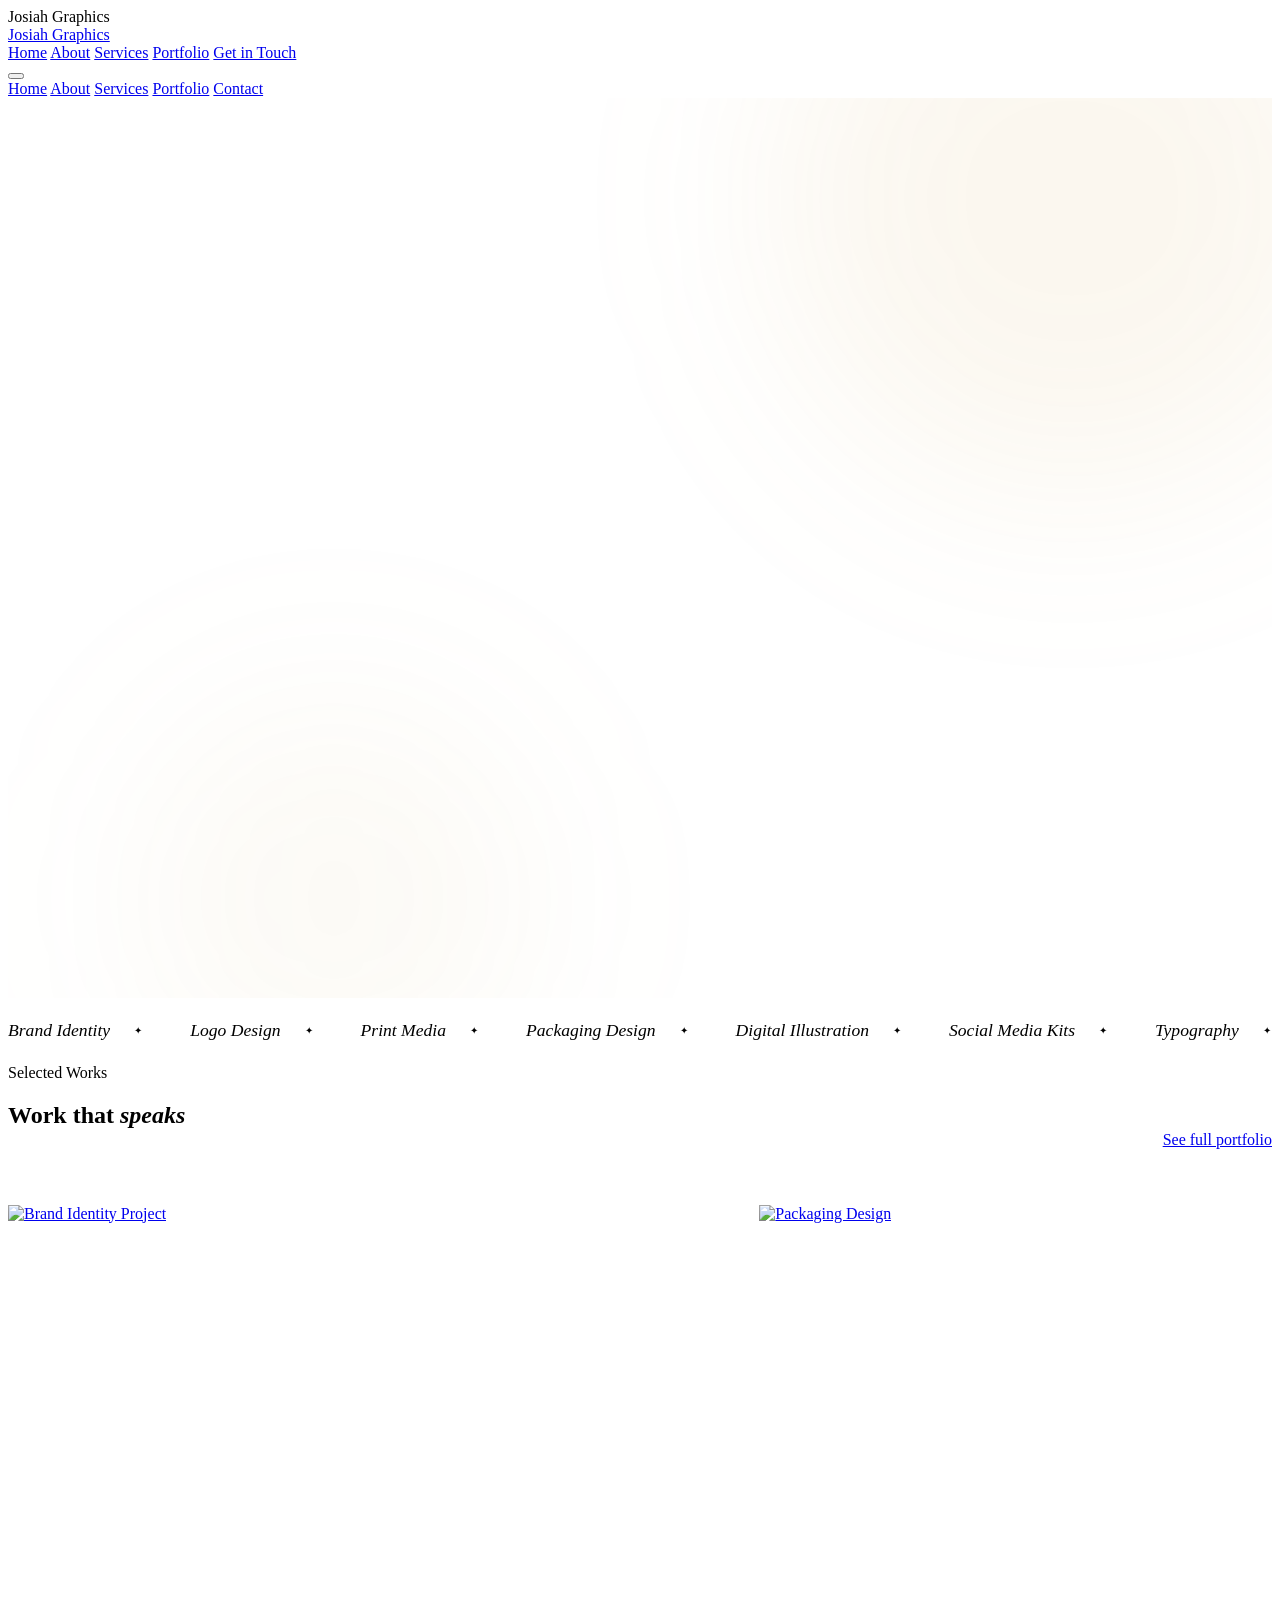
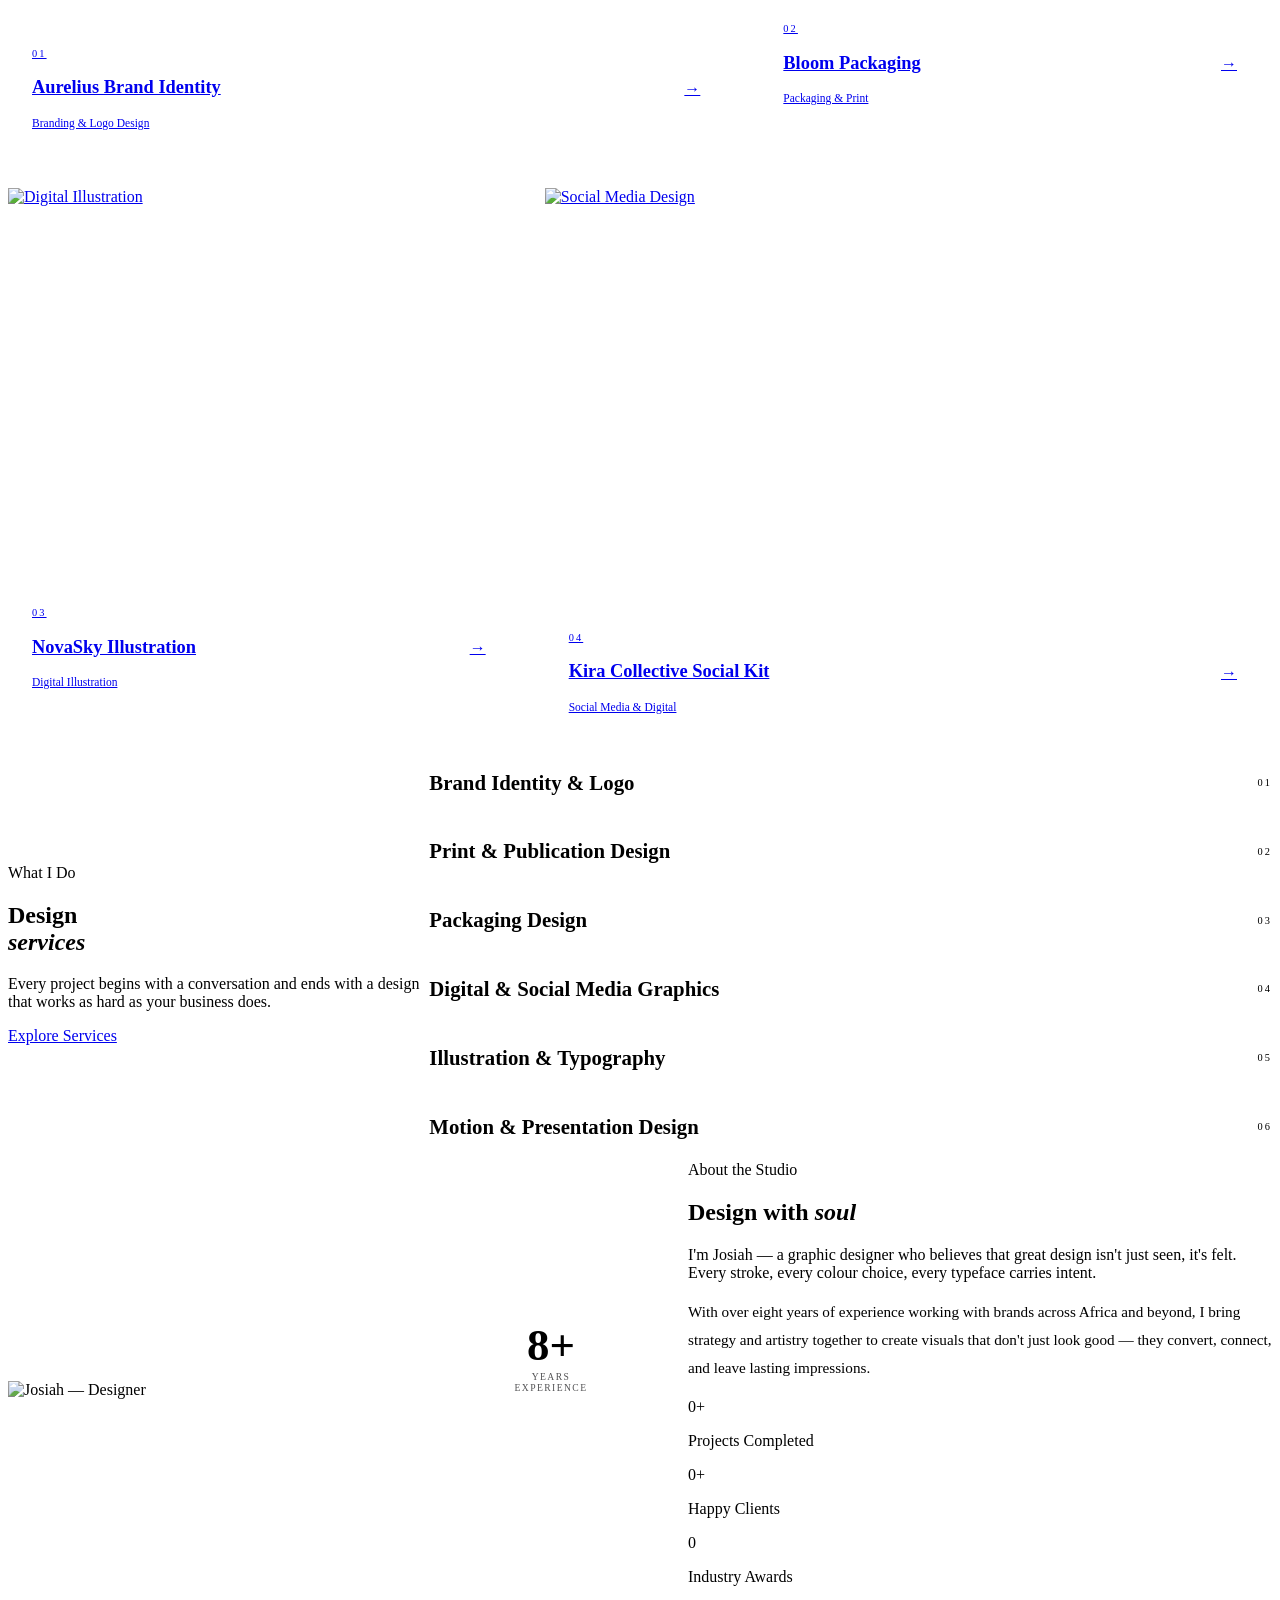
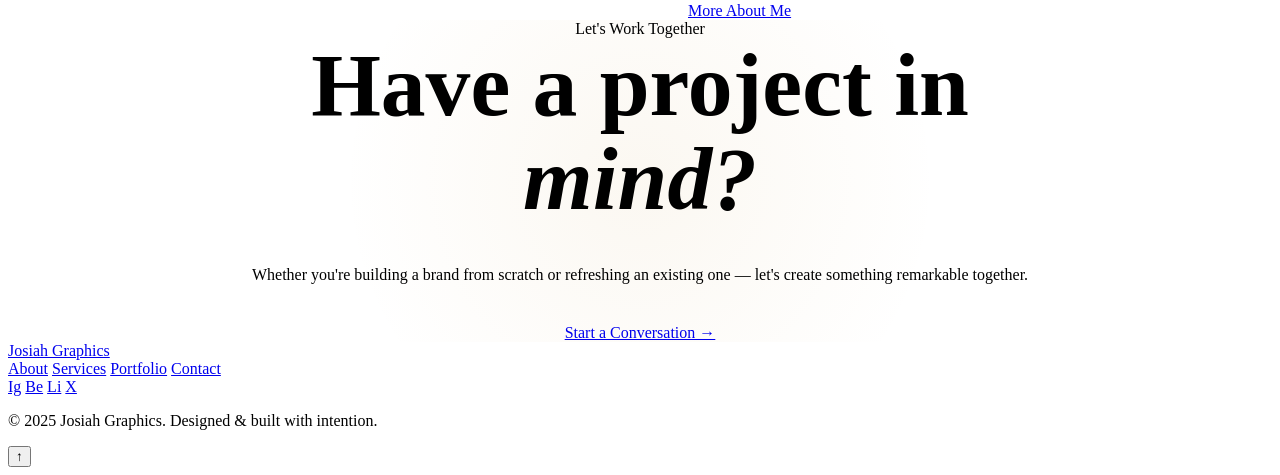
==== index.html @ 38f7fa38 "message" ====
<!DOCTYPE html>
<html lang="en">
<head>
  <meta charset="UTF-8" />
  <meta name="viewport" content="width=device-width, initial-scale=1.0" />
  <title>Josiah Graphics — Visual Design Studio</title>
  <meta name="description" content="Josiah Graphics — A creative visual design studio specialising in brand identity, print, and digital design." />
  <link rel="stylesheet" href="style.css" />
  <style>
    /* ── Hero ─────────────────────────────────────────────── */
    .hero {
      min-height: 100vh;
      display: flex;
      align-items: center;
      position: relative;
      overflow: hidden;
      padding-top: var(--nav-h);
    }
    .hero-bg {
      position: absolute;
      inset: 0;
      z-index: 0;
    }
    .hero-bg-circle {
      position: absolute;
      border-radius: 50%;
      filter: blur(100px);
      pointer-events: none;
    }
    .hero-bg-circle-1 {
      width: 600px; height: 600px;
      background: rgba(201,150,58,0.08);
      top: -200px; right: -100px;
    }
    .hero-bg-circle-2 {
      width: 400px; height: 400px;
      background: rgba(201,150,58,0.05);
      bottom: -100px; left: 10%;
    }
    .hero-grid-line {
      position: absolute;
      background: var(--border);
      pointer-events: none;
    }
    .hero-grid-v {
      width: 1px; height: 100%;
      top: 0;
    }
    .hero-grid-v:nth-child(1) { left: 25%; }
    .hero-grid-v:nth-child(2) { left: 50%; }
    .hero-grid-v:nth-child(3) { left: 75%; }

    .hero-content {
      position: relative;
      z-index: 1;
      padding: 6rem clamp(1.5rem, 5vw, 4rem);
      max-width: var(--max-w);
      margin: 0 auto;
      width: 100%;
    }
    .hero-intro {
      font-size: 0.7rem;
      font-weight: 500;
      letter-spacing: 0.3em;
      text-transform: uppercase;
      color: var(--accent);
      margin-bottom: 2rem;
      opacity: 0;
      animation: fadeUp 0.8s 0.3s var(--ease-out) forwards;
    }
    .hero-title {
      font-family: var(--font-display);
      font-size: clamp(4rem, 12vw, 10rem);
      font-weight: 600;
      line-height: 0.92;
      letter-spacing: -0.02em;
      margin-bottom: 2rem;
      opacity: 0;
      animation: fadeUp 0.9s 0.5s var(--ease-out) forwards;
    }
    .hero-title .line-2 {
      display: block;
      padding-left: clamp(3rem, 12vw, 10rem);
      font-style: italic;
      color: var(--accent);
    }
    .hero-sub {
      max-width: 46ch;
      font-size: 1.05rem;
      color: var(--text-muted);
      line-height: 1.8;
      margin-bottom: 3rem;
      opacity: 0;
      animation: fadeUp 0.9s 0.7s var(--ease-out) forwards;
    }
    .hero-actions {
      display: flex;
      align-items: center;
      gap: 1.5rem;
      flex-wrap: wrap;
      opacity: 0;
      animation: fadeUp 0.9s 0.9s var(--ease-out) forwards;
    }
    .hero-scroll {
      position: absolute;
      bottom: 3rem;
      left: 50%;
      transform: translateX(-50%);
      display: flex;
      flex-direction: column;
      align-items: center;
      gap: 0.5rem;
      font-size: 0.65rem;
      letter-spacing: 0.25em;
      text-transform: uppercase;
      color: var(--text-muted);
      z-index: 1;
      opacity: 0;
      animation: fadeUp 0.8s 1.3s var(--ease-out) forwards;
    }
    .hero-scroll-line {
      width: 1px;
      height: 60px;
      background: linear-gradient(to bottom, var(--accent), transparent);
      animation: scrollPulse 2s ease-in-out infinite;
    }
    @keyframes scrollPulse {
      0%, 100% { transform: scaleY(1); opacity: 1; }
      50%       { transform: scaleY(0.5); opacity: 0.4; }
    }
    @keyframes fadeUp {
      from { opacity: 0; transform: translateY(30px); }
      to   { opacity: 1; transform: translateY(0); }
    }

    /* ── Marquee ──────────────────────────────────────────── */
    .marquee-section {
      border-top: 1px solid var(--border);
      border-bottom: 1px solid var(--border);
      padding: 1.4rem 0;
      overflow: hidden;
      position: relative;
      z-index: 1;
    }
    .marquee-track {
      display: flex;
      gap: 3rem;
      animation: marquee 28s linear infinite;
      white-space: nowrap;
    }
    .marquee-item {
      font-family: var(--font-display);
      font-size: 1.1rem;
      font-weight: 400;
      font-style: italic;
      color: var(--text-muted);
      flex-shrink: 0;
      display: flex;
      align-items: center;
      gap: 1.5rem;
    }
    .marquee-item::after {
      content: '✦';
      color: var(--accent);
      font-style: normal;
      font-size: 0.6rem;
    }
    @keyframes marquee {
      from { transform: translateX(0); }
      to   { transform: translateX(-50%); }
    }

    /* ── Selected Works ───────────────────────────────────── */
    .works-header {
      display: flex;
      align-items: flex-end;
      justify-content: space-between;
      margin-bottom: 3.5rem;
      flex-wrap: wrap;
      gap: 1.5rem;
    }
    .works-grid {
      display: grid;
      grid-template-columns: repeat(12, 1fr);
      gap: 1.5rem;
    }
    .work-card {
      position: relative;
      overflow: hidden;
      background: var(--surface);
      border: 1px solid var(--border);
      transition: border-color var(--trans);
      cursor: pointer;
    }
    .work-card:hover { border-color: var(--accent); }
    .work-card-1 { grid-column: span 7; }
    .work-card-2 { grid-column: span 5; }
    .work-card-3 { grid-column: span 5; }
    .work-card-4 { grid-column: span 7; }
    .work-img {
      width: 100%;
      aspect-ratio: 4/3;
      overflow: hidden;
    }
    .work-card-1 .work-img,
    .work-card-4 .work-img { aspect-ratio: 16/9; }
    .work-img img {
      width: 100%; height: 100%;
      transition: transform 0.7s var(--ease-out);
    }
    .work-card:hover .work-img img { transform: scale(1.06); }
    .work-info {
      padding: 1.5rem;
      display: flex;
      align-items: center;
      justify-content: space-between;
    }
    .work-num {
      font-size: 0.65rem;
      font-weight: 500;
      letter-spacing: 0.2em;
      color: var(--accent);
      margin-bottom: 0.35rem;
    }
    .work-title {
      font-family: var(--font-display);
      font-size: 1.15rem;
      font-weight: 600;
    }
    .work-cat {
      font-size: 0.72rem;
      color: var(--text-muted);
      margin-top: 0.25rem;
    }
    .work-arrow {
      width: 38px; height: 38px;
      border: 1px solid var(--border-light);
      display: flex;
      align-items: center;
      justify-content: center;
      color: var(--text-muted);
      font-size: 1rem;
      transition: all var(--trans);
      flex-shrink: 0;
    }
    .work-card:hover .work-arrow {
      border-color: var(--accent);
      color: var(--accent);
      background: var(--accent-dim);
    }

    @media (max-width: 900px) {
      .work-card-1, .work-card-2,
      .work-card-3, .work-card-4 { grid-column: span 12; }
    }

    /* ── Services Preview ─────────────────────────────────── */
    .services-preview {
      background: var(--surface);
      border-top: 1px solid var(--border);
      border-bottom: 1px solid var(--border);
    }
    .services-preview-inner {
      display: grid;
      grid-template-columns: 1fr 2fr;
      gap: var(--gap);
      align-items: center;
    }
    .services-list-inline {
      display: flex;
      flex-direction: column;
      gap: 0;
    }
    .service-row {
      display: flex;
      align-items: center;
      justify-content: space-between;
      padding: 1.4rem 0;
      border-bottom: 1px solid var(--border);
      transition: color var(--trans);
    }
    .service-row:last-child { border-bottom: none; }
    .service-row:hover { color: var(--accent); }
    .service-row-name {
      font-family: var(--font-display);
      font-size: 1.3rem;
      font-weight: 600;
    }
    .service-row-num {
      font-size: 0.65rem;
      letter-spacing: 0.2em;
      color: var(--text-muted);
    }
    @media (max-width: 768px) {
      .services-preview-inner { grid-template-columns: 1fr; }
    }

    /* ── About Teaser ─────────────────────────────────────── */
    .about-teaser {
      display: grid;
      grid-template-columns: 1fr 1fr;
      gap: clamp(3rem, 8vw, 6rem);
      align-items: center;
    }
    .about-img-wrap {
      position: relative;
    }
    .about-img-wrap img {
      width: 100%;
      aspect-ratio: 3/4;
      filter: grayscale(20%);
    }
    .about-img-badge {
      position: absolute;
      bottom: -1.5rem;
      right: -1.5rem;
      width: 130px; height: 130px;
      background: var(--accent);
      display: flex;
      flex-direction: column;
      align-items: center;
      justify-content: center;
      text-align: center;
    }
    .about-img-badge strong {
      font-family: var(--font-display);
      font-size: 2.8rem;
      font-weight: 700;
      color: var(--bg);
      line-height: 1;
    }
    .about-img-badge span {
      font-size: 0.6rem;
      font-weight: 500;
      letter-spacing: 0.15em;
      text-transform: uppercase;
      color: rgba(7,7,10,0.7);
      margin-top: 0.2rem;
    }
    @media (max-width: 768px) {
      .about-teaser { grid-template-columns: 1fr; }
      .about-img-badge { bottom: 1rem; right: 1rem; }
    }

    /* ── CTA Section ──────────────────────────────────────── */
    .cta-section {
      text-align: center;
      position: relative;
      overflow: hidden;
    }
    .cta-section::before {
      content: '';
      position: absolute;
      top: 50%; left: 50%;
      transform: translate(-50%, -50%);
      width: 600px; height: 600px;
      background: radial-gradient(ellipse, rgba(201,150,58,0.07) 0%, transparent 70%);
      pointer-events: none;
    }
    .cta-large {
      font-family: var(--font-display);
      font-size: clamp(2.5rem, 7vw, 6rem);
      font-weight: 600;
      line-height: 1.05;
      max-width: 18ch;
      margin: 0 auto 2.5rem;
    }
    .cta-large em {
      font-style: italic;
      color: var(--accent);
    }
  </style>
</head>
<body>

  <!-- Loader -->
  <div id="page-loader"><span class="loader-logo">Josiah Graphics</span></div>

  <!-- Scroll Progress -->
  <div id="scroll-progress"></div>

  <!-- Custom Cursor -->
  <div class="cursor"></div>
  <div class="cursor-ring"></div>

  <!-- Navigation -->
  <nav id="nav">
    <div class="nav-inner">
      <a href="index.html" class="nav-logo">Josiah <span>Graphics</span></a>
      <div class="nav-links">
        <a href="index.html">Home</a>
        <a href="about.html">About</a>
        <a href="services.html">Services</a>
        <a href="portfolio.html">Portfolio</a>
        <a href="contact.html" class="nav-cta">Get in Touch</a>
      </div>
      <button class="hamburger" aria-label="Toggle menu">
        <span></span><span></span><span></span>
      </button>
    </div>
  </nav>

  <!-- Mobile Nav -->
  <div class="mobile-nav">
    <a href="index.html">Home</a>
    <a href="about.html">About</a>
    <a href="services.html">Services</a>
    <a href="portfolio.html">Portfolio</a>
    <a href="contact.html">Contact</a>
  </div>

  <!-- Hero -->
  <section class="hero">
    <div class="hero-bg">
      <div class="hero-bg-circle hero-bg-circle-1"></div>
      <div class="hero-bg-circle hero-bg-circle-2"></div>
      <div class="hero-grid-line hero-grid-v"></div>
      <div class="hero-grid-line hero-grid-v"></div>
      <div class="hero-grid-line hero-grid-v"></div>
    </div>
    <div class="hero-content hero-parallax">
      <p class="hero-intro">Creative Visual Studio · Est. 2018</p>
      <h1 class="hero-title">
        Josiah
        <span class="line-2">Graphics</span>
      </h1>
      <p class="hero-sub">
        Crafting purposeful, memorable visual identities that speak before words do. From brand strategy to pixel-perfect print — we design with intention.
      </p>
      <div class="hero-actions">
        <a href="portfolio.html" class="btn btn-primary">View Portfolio &nbsp;→</a>
        <a href="about.html" class="btn btn-outline">About the Studio</a>
      </div>
    </div>
    <div class="hero-scroll">
      <div class="hero-scroll-line"></div>
      <span>Scroll</span>
    </div>
  </section>

  <!-- Marquee -->
  <div class="marquee-section">
    <div class="marquee-track">
      <span class="marquee-item">Brand Identity</span>
      <span class="marquee-item">Logo Design</span>
      <span class="marquee-item">Print Media</span>
      <span class="marquee-item">Packaging Design</span>
      <span class="marquee-item">Digital Illustration</span>
      <span class="marquee-item">Social Media Kits</span>
      <span class="marquee-item">Typography</span>
      <span class="marquee-item">Motion Graphics</span>
      <!-- Duplicate for seamless loop -->
      <span class="marquee-item">Brand Identity</span>
      <span class="marquee-item">Logo Design</span>
      <span class="marquee-item">Print Media</span>
      <span class="marquee-item">Packaging Design</span>
      <span class="marquee-item">Digital Illustration</span>
      <span class="marquee-item">Social Media Kits</span>
      <span class="marquee-item">Typography</span>
      <span class="marquee-item">Motion Graphics</span>
    </div>
  </div>

  <!-- Selected Works -->
  <section class="section-pad">
    <div class="container">
      <div class="works-header">
        <div>
          <div class="section-label reveal">Selected Works</div>
          <h2 class="section-title reveal">Work that <em>speaks</em></h2>
        </div>
        <a href="portfolio.html" class="btn btn-ghost reveal">See full portfolio</a>
      </div>

      <div class="works-grid">
        <a href="portfolio.html" class="work-card work-card-1 reveal">
          <div class="work-img">
            <img src="https://picsum.photos/seed/jg01/900/500" alt="Brand Identity Project" loading="lazy" />
          </div>
          <div class="work-info">
            <div class="work-meta">
              <p class="work-num">01</p>
              <p class="work-title">Aurelius Brand Identity</p>
              <p class="work-cat">Branding &amp; Logo Design</p>
            </div>
            <div class="work-arrow">→</div>
          </div>
        </a>
        <a href="portfolio.html" class="work-card work-card-2 reveal">
          <div class="work-img">
            <img src="https://picsum.photos/seed/jg02/600/450" alt="Packaging Design" loading="lazy" />
          </div>
          <div class="work-info">
            <div class="work-meta">
              <p class="work-num">02</p>
              <p class="work-title">Bloom Packaging</p>
              <p class="work-cat">Packaging &amp; Print</p>
            </div>
            <div class="work-arrow">→</div>
          </div>
        </a>
        <a href="portfolio.html" class="work-card work-card-3 reveal">
          <div class="work-img">
            <img src="https://picsum.photos/seed/jg03/600/450" alt="Digital Illustration" loading="lazy" />
          </div>
          <div class="work-info">
            <div class="work-meta">
              <p class="work-num">03</p>
              <p class="work-title">NovaSky Illustration</p>
              <p class="work-cat">Digital Illustration</p>
            </div>
            <div class="work-arrow">→</div>
          </div>
        </a>
        <a href="portfolio.html" class="work-card work-card-4 reveal">
          <div class="work-img">
            <img src="https://picsum.photos/seed/jg04/900/500" alt="Social Media Design" loading="lazy" />
          </div>
          <div class="work-info">
            <div class="work-meta">
              <p class="work-num">04</p>
              <p class="work-title">Kira Collective Social Kit</p>
              <p class="work-cat">Social Media &amp; Digital</p>
            </div>
            <div class="work-arrow">→</div>
          </div>
        </a>
      </div>
    </div>
  </section>

  <!-- Services Preview -->
  <section class="services-preview section-pad">
    <div class="container">
      <div class="services-preview-inner">
        <div>
          <div class="section-label reveal">What I Do</div>
          <h2 class="section-title reveal">Design<br><em>services</em></h2>
          <p class="section-sub reveal mt-2">Every project begins with a conversation and ends with a design that works as hard as your business does.</p>
          <a href="services.html" class="btn btn-outline mt-3 reveal">Explore Services</a>
        </div>
        <div class="services-list-inline">
          <div class="service-row reveal">
            <span class="service-row-name">Brand Identity &amp; Logo</span>
            <span class="service-row-num">01</span>
          </div>
          <div class="service-row reveal">
            <span class="service-row-name">Print &amp; Publication Design</span>
            <span class="service-row-num">02</span>
          </div>
          <div class="service-row reveal">
            <span class="service-row-name">Packaging Design</span>
            <span class="service-row-num">03</span>
          </div>
          <div class="service-row reveal">
            <span class="service-row-name">Digital &amp; Social Media Graphics</span>
            <span class="service-row-num">04</span>
          </div>
          <div class="service-row reveal">
            <span class="service-row-name">Illustration &amp; Typography</span>
            <span class="service-row-num">05</span>
          </div>
          <div class="service-row reveal">
            <span class="service-row-name">Motion &amp; Presentation Design</span>
            <span class="service-row-num">06</span>
          </div>
        </div>
      </div>
    </div>
  </section>

  <!-- About Teaser -->
  <section class="section-pad">
    <div class="container">
      <div class="about-teaser">
        <div class="about-img-wrap reveal-left">
          <img src="https://picsum.photos/seed/josiah-portrait/600/800" alt="Josiah — Designer" loading="lazy" />
          <div class="about-img-badge">
            <strong>8+</strong>
            <span>Years<br>Experience</span>
          </div>
        </div>
        <div class="reveal-right">
          <div class="section-label">About the Studio</div>
          <h2 class="section-title">Design with <em>soul</em></h2>
          <p class="section-sub mt-1">
            I'm Josiah — a graphic designer who believes that great design isn't just seen, it's felt. Every stroke, every colour choice, every typeface carries intent.
          </p>
          <p class="text-muted mt-2" style="font-size:0.95rem; line-height:1.85;">
            With over eight years of experience working with brands across Africa and beyond, I bring strategy and artistry together to create visuals that don't just look good — they convert, connect, and leave lasting impressions.
          </p>
          <div class="flex gap-2 mt-3" style="flex-wrap:wrap;">
            <div>
              <p class="stat-number" data-count="150" data-suffix="+">0+</p>
              <p class="stat-label">Projects Completed</p>
            </div>
            <div>
              <p class="stat-number" data-count="80" data-suffix="+">0+</p>
              <p class="stat-label">Happy Clients</p>
            </div>
            <div>
              <p class="stat-number" data-count="12" data-suffix="">0</p>
              <p class="stat-label">Industry Awards</p>
            </div>
          </div>
          <a href="about.html" class="btn btn-outline mt-3">More About Me</a>
        </div>
      </div>
    </div>
  </section>

  <!-- CTA -->
  <section class="section-pad cta-section">
    <div class="container" style="text-align:center; position:relative; z-index:1;">
      <div class="section-label reveal" style="justify-content:center;">Let's Work Together</div>
      <h2 class="cta-large reveal">
        Have a project in <em>mind?</em>
      </h2>
      <p class="section-sub reveal" style="margin:0 auto 2.5rem; text-align:center;">
        Whether you're building a brand from scratch or refreshing an existing one — let's create something remarkable together.
      </p>
      <a href="contact.html" class="btn btn-primary reveal">Start a Conversation →</a>
    </div>
  </section>

  <!-- Footer -->
  <footer>
    <div class="footer-inner">
      <a href="index.html" class="footer-logo">Josiah <span>Graphics</span></a>
      <div class="footer-links">
        <a href="about.html">About</a>
        <a href="services.html">Services</a>
        <a href="portfolio.html">Portfolio</a>
        <a href="contact.html">Contact</a>
      </div>
      <div class="social-links">
        <a href="#" class="social-link" aria-label="Instagram">Ig</a>
        <a href="#" class="social-link" aria-label="Behance">Be</a>
        <a href="#" class="social-link" aria-label="LinkedIn">Li</a>
        <a href="#" class="social-link" aria-label="Twitter/X">X</a>
      </div>
      <p class="footer-copy">© 2025 Josiah Graphics. Designed &amp; built with intention.</p>
    </div>
  </footer>

  <!-- Back to Top -->
  <button id="back-top" aria-label="Back to top">↑</button>

  <script src="main.js"></script>
</body>
</html>
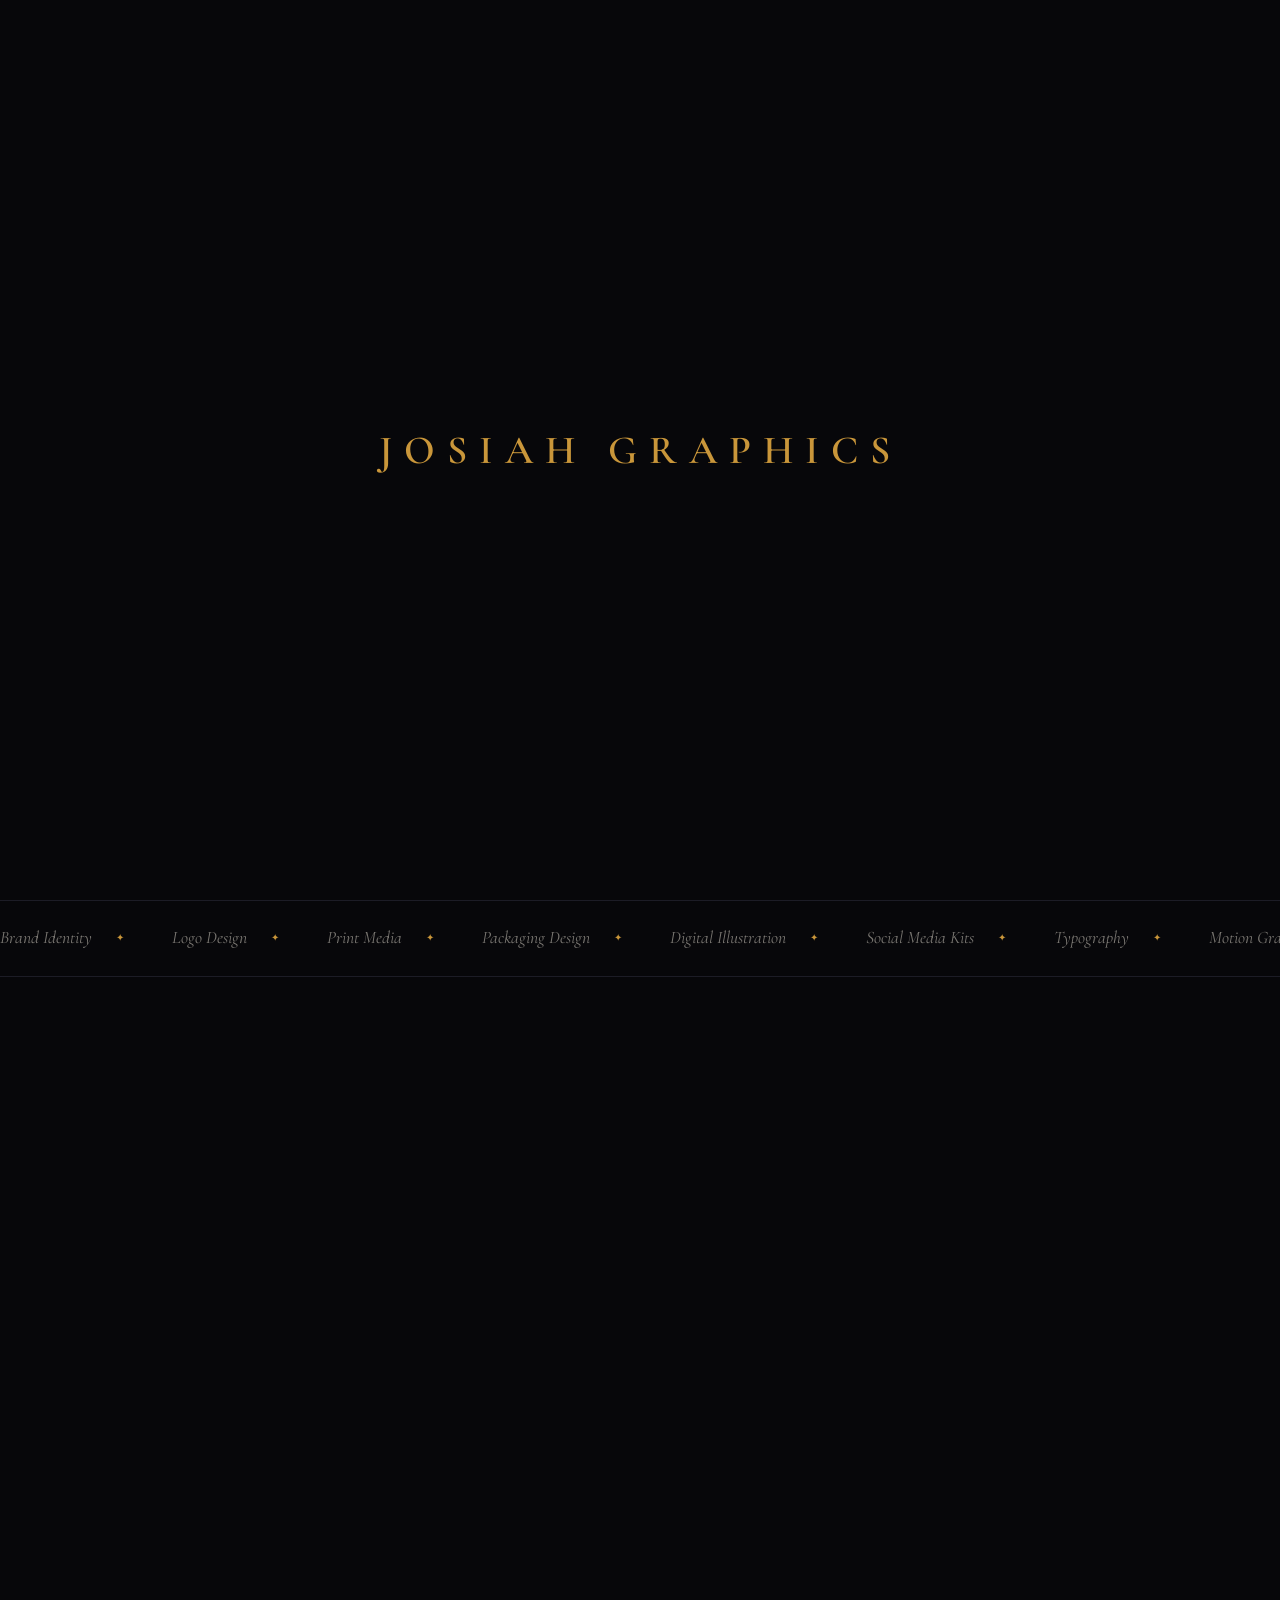
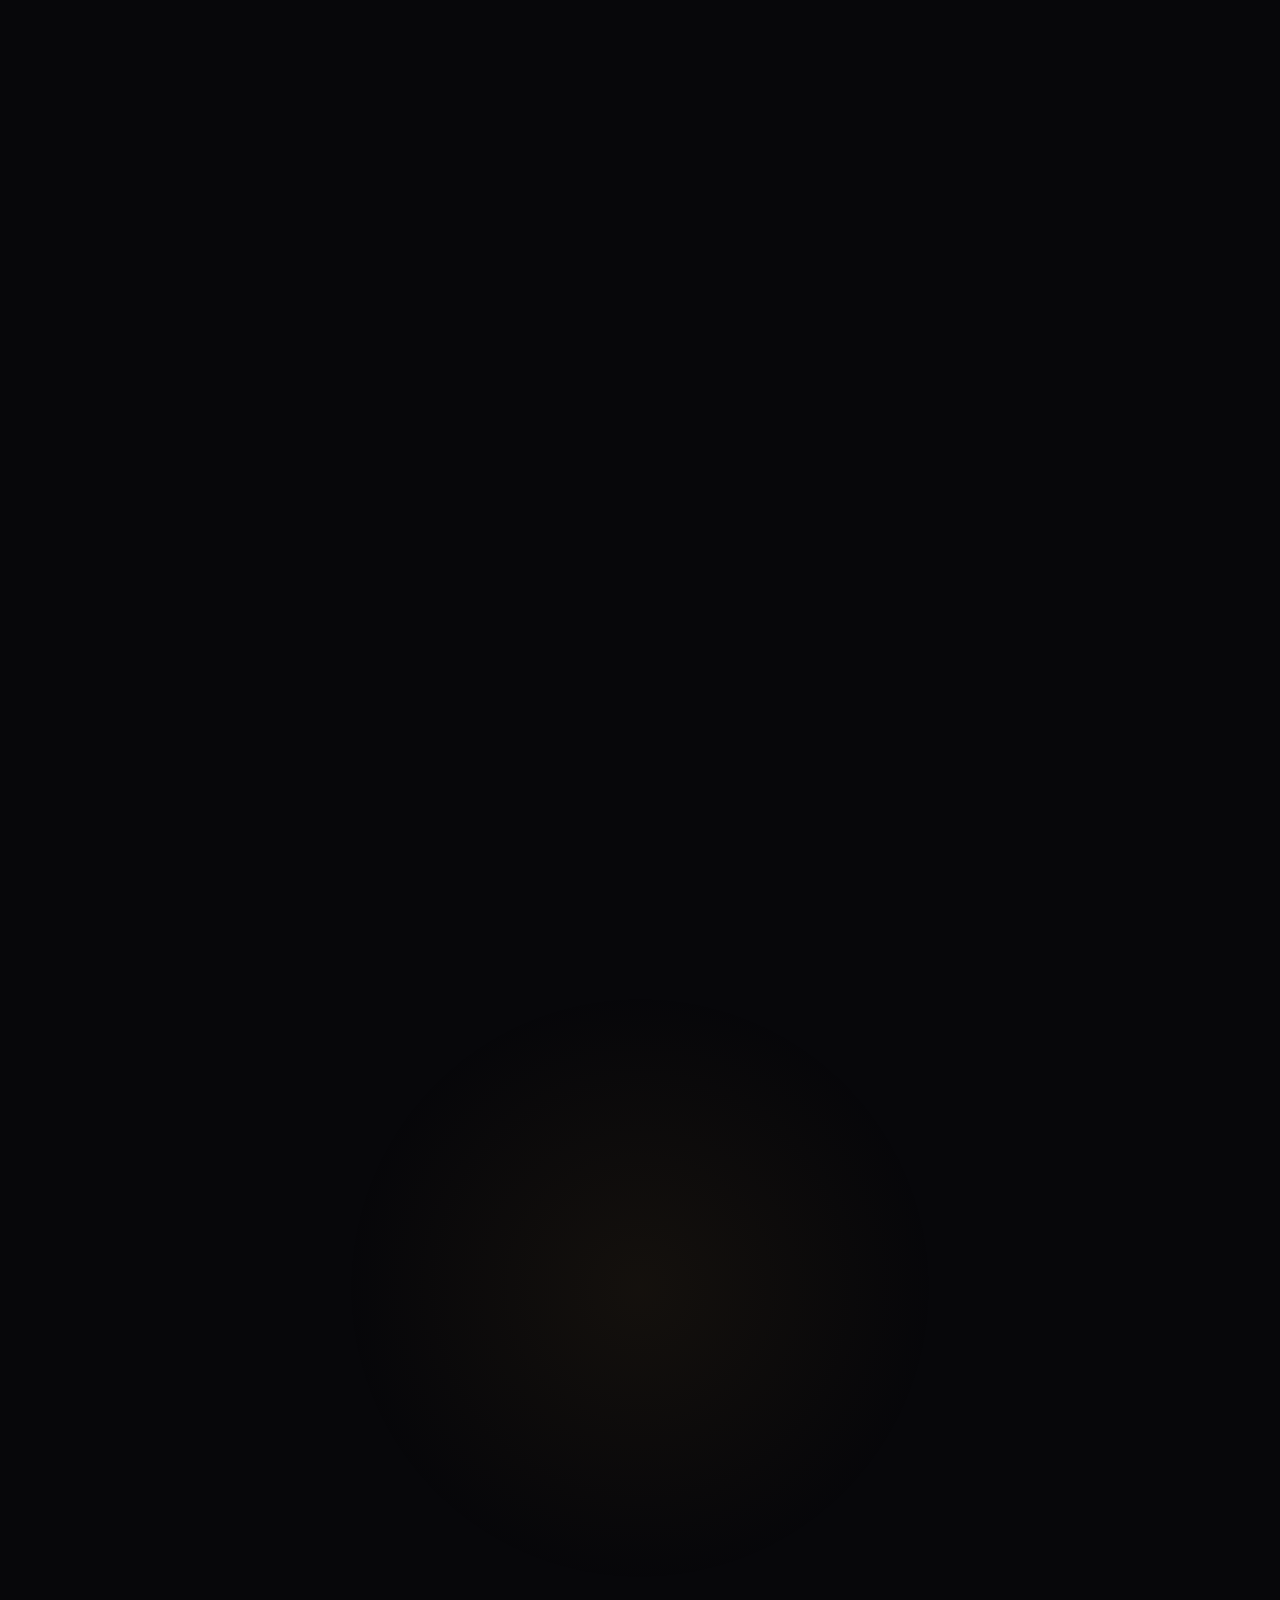
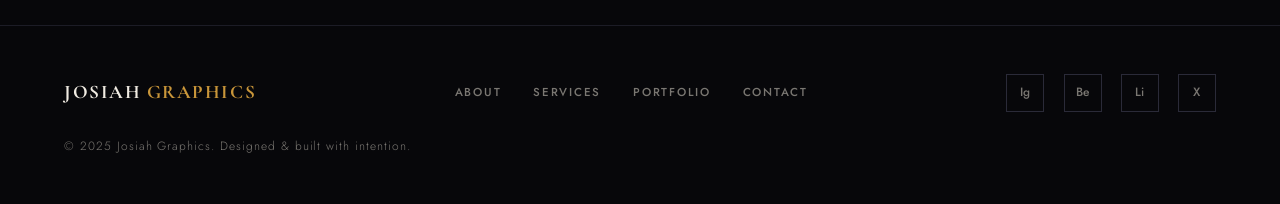
==== commit d7c50a03: "message" ====
--- a/index.html
+++ b/index.html
@@ -5,7 +5,7 @@
   <meta name="viewport" content="width=device-width, initial-scale=1.0" />
   <title>Josiah Graphics — Visual Design Studio</title>
   <meta name="description" content="Josiah Graphics — A creative visual design studio specialising in brand identity, print, and digital design." />
-  <link rel="stylesheet" href="style.css" />
+  <link rel="stylesheet" href="assets/css/style.css" />
   <style>
     /* ── Hero ─────────────────────────────────────────────── */
     .hero {
--- a/assets/css/style.css
+++ b/assets/css/style.css
@@ -0,0 +1,733 @@
+/* =========================================================
+   JOSIAH GRAPHICS — Global Stylesheet
+   ========================================================= */
+
+@import url('https://fonts.googleapis.com/css2?family=Cormorant+Garamond:ital,wght@0,300;0,400;0,600;0,700;1,400;1,600&family=Jost:wght@200;300;400;500;600&display=swap');
+
+/* ─── CSS Custom Properties ─────────────────────────────── */
+:root {
+  --bg:           #07070A;
+  --surface:      #0E0E16;
+  --surface-2:    #141420;
+  --accent:       #C9963A;
+  --accent-light: #E2B865;
+  --accent-dim:   rgba(201,150,58,0.12);
+  --text:         #F0EBE2;
+  --text-muted:   #7A7772;
+  --text-faint:   #3E3C3A;
+  --border:       #1C1C26;
+  --border-light: #2A2A38;
+
+  --font-display: 'Cormorant Garamond', Georgia, serif;
+  --font-body:    'Jost', sans-serif;
+
+  --nav-h:        72px;
+  --max-w:        1280px;
+  --gap:          clamp(1.5rem, 4vw, 3rem);
+
+  --ease-out:     cubic-bezier(0.22, 1, 0.36, 1);
+  --ease-in-out:  cubic-bezier(0.65, 0, 0.35, 1);
+  --trans:        0.4s var(--ease-out);
+}
+
+/* ─── Reset & Base ──────────────────────────────────────── */
+*, *::before, *::after { box-sizing: border-box; margin: 0; padding: 0; }
+
+html {
+  font-size: 16px;
+  scroll-behavior: smooth;
+  overflow-x: hidden;
+}
+
+body {
+  background: var(--bg);
+  color: var(--text);
+  font-family: var(--font-body);
+  font-weight: 300;
+  line-height: 1.7;
+  overflow-x: hidden;
+  -webkit-font-smoothing: antialiased;
+}
+
+img { display: block; max-width: 100%; object-fit: cover; }
+
+a { color: inherit; text-decoration: none; }
+
+ul { list-style: none; }
+
+button { cursor: pointer; border: none; background: none; font-family: inherit; }
+
+/* ─── Scrollbar ─────────────────────────────────────────── */
+::-webkit-scrollbar { width: 4px; }
+::-webkit-scrollbar-track { background: var(--bg); }
+::-webkit-scrollbar-thumb { background: var(--accent); border-radius: 2px; }
+
+/* ─── Cursor ─────────────────────────────────────────────── */
+.cursor {
+  position: fixed;
+  top: 0; left: 0;
+  width: 10px; height: 10px;
+  background: var(--accent);
+  border-radius: 50%;
+  pointer-events: none;
+  z-index: 9999;
+  transform: translate(-50%, -50%);
+  transition: width 0.3s, height 0.3s, opacity 0.3s;
+  mix-blend-mode: screen;
+}
+.cursor-ring {
+  position: fixed;
+  top: 0; left: 0;
+  width: 36px; height: 36px;
+  border: 1px solid var(--accent);
+  border-radius: 50%;
+  pointer-events: none;
+  z-index: 9998;
+  transform: translate(-50%, -50%);
+  opacity: 0.5;
+  transition: width 0.5s var(--ease-out), height 0.5s var(--ease-out), opacity 0.3s;
+}
+body:hover .cursor { opacity: 1; }
+body.cursor-hover .cursor { width: 6px; height: 6px; }
+body.cursor-hover .cursor-ring { width: 56px; height: 56px; opacity: 0.3; }
+
+/* ─── Noise Texture Overlay ─────────────────────────────── */
+body::before {
+  content: '';
+  position: fixed;
+  inset: 0;
+  background-image: url("data:image/svg+xml,%3Csvg viewBox='0 0 256 256' xmlns='http://www.w3.org/2000/svg'%3E%3Cfilter id='n'%3E%3CfeTurbulence type='fractalNoise' baseFrequency='0.9' numOctaves='4' stitchTiles='stitch'/%3E%3C/filter%3E%3Crect width='100%25' height='100%25' filter='url(%23n)' opacity='0.04'/%3E%3C/svg%3E");
+  pointer-events: none;
+  z-index: 0;
+  opacity: 0.6;
+}
+
+/* ─── Page Loader ───────────────────────────────────────── */
+#page-loader {
+  position: fixed;
+  inset: 0;
+  background: var(--bg);
+  z-index: 10000;
+  display: flex;
+  align-items: center;
+  justify-content: center;
+  transition: opacity 0.6s var(--ease-out), visibility 0.6s;
+}
+#page-loader.hidden {
+  opacity: 0;
+  visibility: hidden;
+}
+.loader-logo {
+  font-family: var(--font-display);
+  font-size: clamp(1.5rem, 4vw, 2.5rem);
+  font-weight: 600;
+  letter-spacing: 0.3em;
+  text-transform: uppercase;
+  color: var(--accent);
+  animation: loaderPulse 1.2s ease-in-out infinite;
+}
+@keyframes loaderPulse {
+  0%, 100% { opacity: 0.3; }
+  50%       { opacity: 1; }
+}
+
+/* ─── Navigation ────────────────────────────────────────── */
+#nav {
+  position: fixed;
+  top: 0; left: 0; right: 0;
+  z-index: 1000;
+  height: var(--nav-h);
+  display: flex;
+  align-items: center;
+  padding: 0 clamp(1.5rem, 5vw, 4rem);
+  transition: background 0.5s, border-color 0.5s;
+}
+#nav.scrolled {
+  background: rgba(7, 7, 10, 0.92);
+  border-bottom: 1px solid var(--border);
+  backdrop-filter: blur(20px);
+  -webkit-backdrop-filter: blur(20px);
+}
+.nav-inner {
+  width: 100%;
+  max-width: var(--max-w);
+  margin: 0 auto;
+  display: flex;
+  align-items: center;
+  justify-content: space-between;
+}
+.nav-logo {
+  font-family: var(--font-display);
+  font-size: 1.4rem;
+  font-weight: 700;
+  letter-spacing: 0.08em;
+  text-transform: uppercase;
+  color: var(--text);
+  transition: color var(--trans);
+}
+.nav-logo span { color: var(--accent); }
+.nav-logo:hover { color: var(--accent); }
+
+.nav-links {
+  display: flex;
+  align-items: center;
+  gap: 2.5rem;
+}
+.nav-links a {
+  font-size: 0.72rem;
+  font-weight: 500;
+  letter-spacing: 0.18em;
+  text-transform: uppercase;
+  color: var(--text-muted);
+  position: relative;
+  transition: color var(--trans);
+}
+.nav-links a::after {
+  content: '';
+  position: absolute;
+  bottom: -4px; left: 0;
+  width: 0; height: 1px;
+  background: var(--accent);
+  transition: width var(--trans);
+}
+.nav-links a:hover,
+.nav-links a.active {
+  color: var(--text);
+}
+.nav-links a:hover::after,
+.nav-links a.active::after {
+  width: 100%;
+}
+
+.nav-cta {
+  font-size: 0.72rem;
+  font-weight: 500;
+  letter-spacing: 0.15em;
+  text-transform: uppercase;
+  padding: 0.55rem 1.4rem;
+  border: 1px solid var(--accent);
+  color: var(--accent) !important;
+  transition: background var(--trans), color var(--trans) !important;
+  border-radius: 0;
+}
+.nav-cta:hover {
+  background: var(--accent) !important;
+  color: var(--bg) !important;
+}
+.nav-cta::after { display: none !important; }
+
+/* Hamburger */
+.hamburger {
+  display: none;
+  flex-direction: column;
+  gap: 5px;
+  padding: 8px;
+  z-index: 101;
+}
+.hamburger span {
+  display: block;
+  width: 24px; height: 1.5px;
+  background: var(--text);
+  transition: transform 0.35s var(--ease-out), opacity 0.35s;
+}
+.hamburger.open span:nth-child(1) { transform: translateY(6.5px) rotate(45deg); }
+.hamburger.open span:nth-child(2) { opacity: 0; }
+.hamburger.open span:nth-child(3) { transform: translateY(-6.5px) rotate(-45deg); }
+
+/* Mobile Nav */
+.mobile-nav {
+  display: none;
+  position: fixed;
+  inset: 0;
+  background: var(--bg);
+  z-index: 999;
+  flex-direction: column;
+  align-items: center;
+  justify-content: center;
+  gap: 2.5rem;
+  opacity: 0;
+  pointer-events: none;
+  transition: opacity 0.4s var(--ease-out);
+}
+.mobile-nav.open {
+  opacity: 1;
+  pointer-events: all;
+}
+.mobile-nav a {
+  font-family: var(--font-display);
+  font-size: clamp(2rem, 8vw, 3.5rem);
+  font-weight: 600;
+  letter-spacing: 0.05em;
+  color: var(--text-muted);
+  transition: color var(--trans);
+}
+.mobile-nav a:hover,
+.mobile-nav a.active { color: var(--accent); }
+
+/* ─── Layout Helpers ────────────────────────────────────── */
+.container {
+  width: 100%;
+  max-width: var(--max-w);
+  margin: 0 auto;
+  padding: 0 clamp(1.5rem, 5vw, 4rem);
+}
+
+section { position: relative; z-index: 1; }
+
+.section-pad {
+  padding-top: clamp(5rem, 10vw, 8rem);
+  padding-bottom: clamp(5rem, 10vw, 8rem);
+}
+
+/* ─── Section Labels ────────────────────────────────────── */
+.section-label {
+  display: flex;
+  align-items: center;
+  gap: 1rem;
+  font-size: 0.68rem;
+  font-weight: 500;
+  letter-spacing: 0.25em;
+  text-transform: uppercase;
+  color: var(--accent);
+  margin-bottom: 1.5rem;
+}
+.section-label::before {
+  content: '';
+  display: block;
+  width: 40px; height: 1px;
+  background: var(--accent);
+}
+
+/* ─── Section Headings ──────────────────────────────────── */
+.section-title {
+  font-family: var(--font-display);
+  font-size: clamp(2.4rem, 5vw, 4rem);
+  font-weight: 600;
+  line-height: 1.1;
+  letter-spacing: -0.01em;
+  margin-bottom: 1.5rem;
+}
+.section-title em {
+  font-style: italic;
+  color: var(--accent);
+}
+
+.section-sub {
+  font-size: 1rem;
+  color: var(--text-muted);
+  max-width: 52ch;
+  line-height: 1.8;
+}
+
+/* ─── Divider ───────────────────────────────────────────── */
+.divider {
+  width: 100%;
+  height: 1px;
+  background: var(--border);
+}
+
+/* ─── Buttons ───────────────────────────────────────────── */
+.btn {
+  display: inline-flex;
+  align-items: center;
+  gap: 0.7rem;
+  font-family: var(--font-body);
+  font-size: 0.72rem;
+  font-weight: 500;
+  letter-spacing: 0.18em;
+  text-transform: uppercase;
+  padding: 0.9rem 2rem;
+  transition: all var(--trans);
+  position: relative;
+  overflow: hidden;
+}
+.btn-primary {
+  background: var(--accent);
+  color: var(--bg);
+}
+.btn-primary:hover {
+  background: var(--accent-light);
+  transform: translateY(-2px);
+}
+.btn-outline {
+  border: 1px solid var(--border-light);
+  color: var(--text);
+}
+.btn-outline:hover {
+  border-color: var(--accent);
+  color: var(--accent);
+  transform: translateY(-2px);
+}
+.btn-ghost {
+  color: var(--accent);
+  padding-left: 0;
+  padding-right: 0;
+}
+.btn-ghost::after {
+  content: '→';
+  transition: transform var(--trans);
+}
+.btn-ghost:hover::after { transform: translateX(4px); }
+.btn svg { width: 16px; height: 16px; }
+
+/* ─── Scroll Reveal Animations ──────────────────────────── */
+.reveal {
+  opacity: 0;
+  transform: translateY(40px);
+  transition: opacity 0.8s var(--ease-out), transform 0.8s var(--ease-out);
+}
+.reveal.visible {
+  opacity: 1;
+  transform: none;
+}
+.reveal-left {
+  opacity: 0;
+  transform: translateX(-40px);
+  transition: opacity 0.8s var(--ease-out), transform 0.8s var(--ease-out);
+}
+.reveal-left.visible {
+  opacity: 1;
+  transform: none;
+}
+.reveal-right {
+  opacity: 0;
+  transform: translateX(40px);
+  transition: opacity 0.8s var(--ease-out), transform 0.8s var(--ease-out);
+}
+.reveal-right.visible {
+  opacity: 1;
+  transform: none;
+}
+.reveal-scale {
+  opacity: 0;
+  transform: scale(0.92);
+  transition: opacity 0.8s var(--ease-out), transform 0.8s var(--ease-out);
+}
+.reveal-scale.visible {
+  opacity: 1;
+  transform: none;
+}
+
+/* Staggered delay children */
+.stagger > * { transition-delay: calc(var(--i, 0) * 0.1s); }
+
+/* ─── Page Hero (inner pages) ───────────────────────────── */
+.page-hero {
+  min-height: 55vh;
+  display: flex;
+  align-items: flex-end;
+  padding-top: calc(var(--nav-h) + 4rem);
+  padding-bottom: 5rem;
+  border-bottom: 1px solid var(--border);
+  position: relative;
+  overflow: hidden;
+}
+.page-hero::before {
+  content: '';
+  position: absolute;
+  top: 0; right: 0;
+  width: 45%;
+  height: 100%;
+  background: radial-gradient(ellipse at top right, rgba(201,150,58,0.07) 0%, transparent 70%);
+  pointer-events: none;
+}
+.page-hero-label { margin-bottom: 2rem; }
+.page-hero h1 {
+  font-family: var(--font-display);
+  font-size: clamp(3.5rem, 9vw, 7rem);
+  font-weight: 600;
+  line-height: 0.95;
+  letter-spacing: -0.02em;
+}
+.page-hero h1 em {
+  font-style: italic;
+  color: var(--accent);
+}
+.page-hero-desc {
+  margin-top: 2rem;
+  font-size: 1.05rem;
+  color: var(--text-muted);
+  max-width: 50ch;
+  line-height: 1.8;
+}
+
+/* ─── Cards ─────────────────────────────────────────────── */
+.card {
+  background: var(--surface);
+  border: 1px solid var(--border);
+  overflow: hidden;
+  transition: border-color var(--trans), transform var(--trans);
+}
+.card:hover {
+  border-color: var(--border-light);
+  transform: translateY(-4px);
+}
+.card-img {
+  width: 100%;
+  aspect-ratio: 16/10;
+  overflow: hidden;
+}
+.card-img img {
+  width: 100%; height: 100%;
+  transition: transform 0.7s var(--ease-out);
+}
+.card:hover .card-img img { transform: scale(1.06); }
+.card-body { padding: 1.8rem; }
+.card-label {
+  font-size: 0.65rem;
+  font-weight: 500;
+  letter-spacing: 0.2em;
+  text-transform: uppercase;
+  color: var(--accent);
+  margin-bottom: 0.8rem;
+}
+.card-title {
+  font-family: var(--font-display);
+  font-size: 1.4rem;
+  font-weight: 600;
+  line-height: 1.2;
+  margin-bottom: 0.75rem;
+}
+.card-text {
+  font-size: 0.88rem;
+  color: var(--text-muted);
+  line-height: 1.75;
+}
+.card-tags {
+  display: flex;
+  flex-wrap: wrap;
+  gap: 0.4rem;
+  margin-top: 1.2rem;
+}
+.tag {
+  font-size: 0.65rem;
+  font-weight: 500;
+  letter-spacing: 0.1em;
+  text-transform: uppercase;
+  padding: 0.3rem 0.75rem;
+  border: 1px solid var(--border-light);
+  color: var(--text-muted);
+}
+
+/* ─── Grid ───────────────────────────────────────────────── */
+.grid-3 {
+  display: grid;
+  grid-template-columns: repeat(3, 1fr);
+  gap: var(--gap);
+}
+.grid-2 {
+  display: grid;
+  grid-template-columns: repeat(2, 1fr);
+  gap: var(--gap);
+}
+.grid-4 {
+  display: grid;
+  grid-template-columns: repeat(4, 1fr);
+  gap: var(--gap);
+}
+
+/* ─── Footer ─────────────────────────────────────────────── */
+footer {
+  border-top: 1px solid var(--border);
+  padding: 3rem clamp(1.5rem, 5vw, 4rem);
+  position: relative;
+  z-index: 1;
+}
+.footer-inner {
+  max-width: var(--max-w);
+  margin: 0 auto;
+  display: flex;
+  align-items: center;
+  justify-content: space-between;
+  flex-wrap: wrap;
+  gap: 1.5rem;
+}
+.footer-logo {
+  font-family: var(--font-display);
+  font-size: 1.2rem;
+  font-weight: 700;
+  letter-spacing: 0.08em;
+  text-transform: uppercase;
+}
+.footer-logo span { color: var(--accent); }
+.footer-copy {
+  font-size: 0.75rem;
+  color: var(--text-muted);
+  letter-spacing: 0.08em;
+}
+.footer-links {
+  display: flex;
+  gap: 2rem;
+}
+.footer-links a {
+  font-size: 0.72rem;
+  font-weight: 500;
+  letter-spacing: 0.15em;
+  text-transform: uppercase;
+  color: var(--text-muted);
+  transition: color var(--trans);
+}
+.footer-links a:hover { color: var(--accent); }
+.social-links {
+  display: flex;
+  gap: 1.2rem;
+}
+.social-link {
+  width: 38px; height: 38px;
+  border: 1px solid var(--border-light);
+  display: flex;
+  align-items: center;
+  justify-content: center;
+  color: var(--text-muted);
+  font-size: 0.75rem;
+  transition: all var(--trans);
+  font-family: var(--font-body);
+  font-weight: 500;
+  letter-spacing: 0.05em;
+}
+.social-link:hover {
+  border-color: var(--accent);
+  color: var(--accent);
+  background: var(--accent-dim);
+}
+
+/* ─── Form Elements ─────────────────────────────────────── */
+.form-group { margin-bottom: 1.5rem; }
+.form-label {
+  display: block;
+  font-size: 0.68rem;
+  font-weight: 500;
+  letter-spacing: 0.2em;
+  text-transform: uppercase;
+  color: var(--text-muted);
+  margin-bottom: 0.6rem;
+}
+.form-input,
+.form-textarea,
+.form-select {
+  width: 100%;
+  background: var(--surface);
+  border: 1px solid var(--border-light);
+  color: var(--text);
+  font-family: var(--font-body);
+  font-size: 0.95rem;
+  font-weight: 300;
+  padding: 0.85rem 1.1rem;
+  outline: none;
+  transition: border-color var(--trans);
+  appearance: none;
+  border-radius: 0;
+}
+.form-input:focus,
+.form-textarea:focus,
+.form-select:focus {
+  border-color: var(--accent);
+}
+.form-input::placeholder,
+.form-textarea::placeholder {
+  color: var(--text-faint);
+}
+.form-textarea {
+  resize: vertical;
+  min-height: 150px;
+}
+
+/* ─── Stats ──────────────────────────────────────────────── */
+.stat-number {
+  font-family: var(--font-display);
+  font-size: clamp(3rem, 6vw, 5rem);
+  font-weight: 600;
+  color: var(--accent);
+  line-height: 1;
+}
+.stat-label {
+  font-size: 0.75rem;
+  font-weight: 500;
+  letter-spacing: 0.18em;
+  text-transform: uppercase;
+  color: var(--text-muted);
+  margin-top: 0.5rem;
+}
+
+/* ─── Accent Line ────────────────────────────────────────── */
+.accent-line {
+  width: 60px; height: 2px;
+  background: var(--accent);
+  margin-bottom: 1.5rem;
+}
+
+/* ─── Responsive ─────────────────────────────────────────── */
+@media (max-width: 1024px) {
+  .grid-3 { grid-template-columns: repeat(2, 1fr); }
+  .grid-4 { grid-template-columns: repeat(2, 1fr); }
+}
+
+@media (max-width: 768px) {
+  .nav-links, .nav-cta { display: none; }
+  .hamburger { display: flex; }
+  .mobile-nav { display: flex; }
+  .grid-3, .grid-2 { grid-template-columns: 1fr; }
+  .grid-4 { grid-template-columns: repeat(2, 1fr); }
+  .footer-inner { flex-direction: column; align-items: flex-start; }
+  .cursor, .cursor-ring { display: none; }
+}
+
+@media (max-width: 480px) {
+  .grid-4 { grid-template-columns: 1fr; }
+}
+
+/* ─── Scroll Progress Bar ────────────────────────────────── */
+#scroll-progress {
+  position: fixed;
+  top: 0; left: 0;
+  height: 2px;
+  background: var(--accent);
+  z-index: 10001;
+  transition: width 0.1s linear;
+  width: 0%;
+}
+
+/* ─── Back to Top ────────────────────────────────────────── */
+#back-top {
+  position: fixed;
+  bottom: 2rem;
+  right: 2rem;
+  width: 44px; height: 44px;
+  border: 1px solid var(--border-light);
+  display: flex;
+  align-items: center;
+  justify-content: center;
+  color: var(--text-muted);
+  font-size: 1.1rem;
+  z-index: 500;
+  opacity: 0;
+  pointer-events: none;
+  transition: all var(--trans);
+  background: var(--surface);
+}
+#back-top.visible {
+  opacity: 1;
+  pointer-events: all;
+}
+#back-top:hover {
+  border-color: var(--accent);
+  color: var(--accent);
+  background: var(--accent-dim);
+}
+
+/* ─── Utility ────────────────────────────────────────────── */
+.text-accent   { color: var(--accent); }
+.text-muted    { color: var(--text-muted); }
+.italic        { font-style: italic; }
+.mt-1          { margin-top: 1rem; }
+.mt-2          { margin-top: 2rem; }
+.mt-3          { margin-top: 3rem; }
+.mb-1          { margin-bottom: 1rem; }
+.mb-2          { margin-bottom: 2rem; }
+.flex          { display: flex; }
+.align-center  { align-items: center; }
+.justify-between { justify-content: space-between; }
+.gap-1         { gap: 1rem; }
+.gap-2         { gap: 2rem; }
+.fw-600        { font-weight: 600; }
+.display-font  { font-family: var(--font-display); }
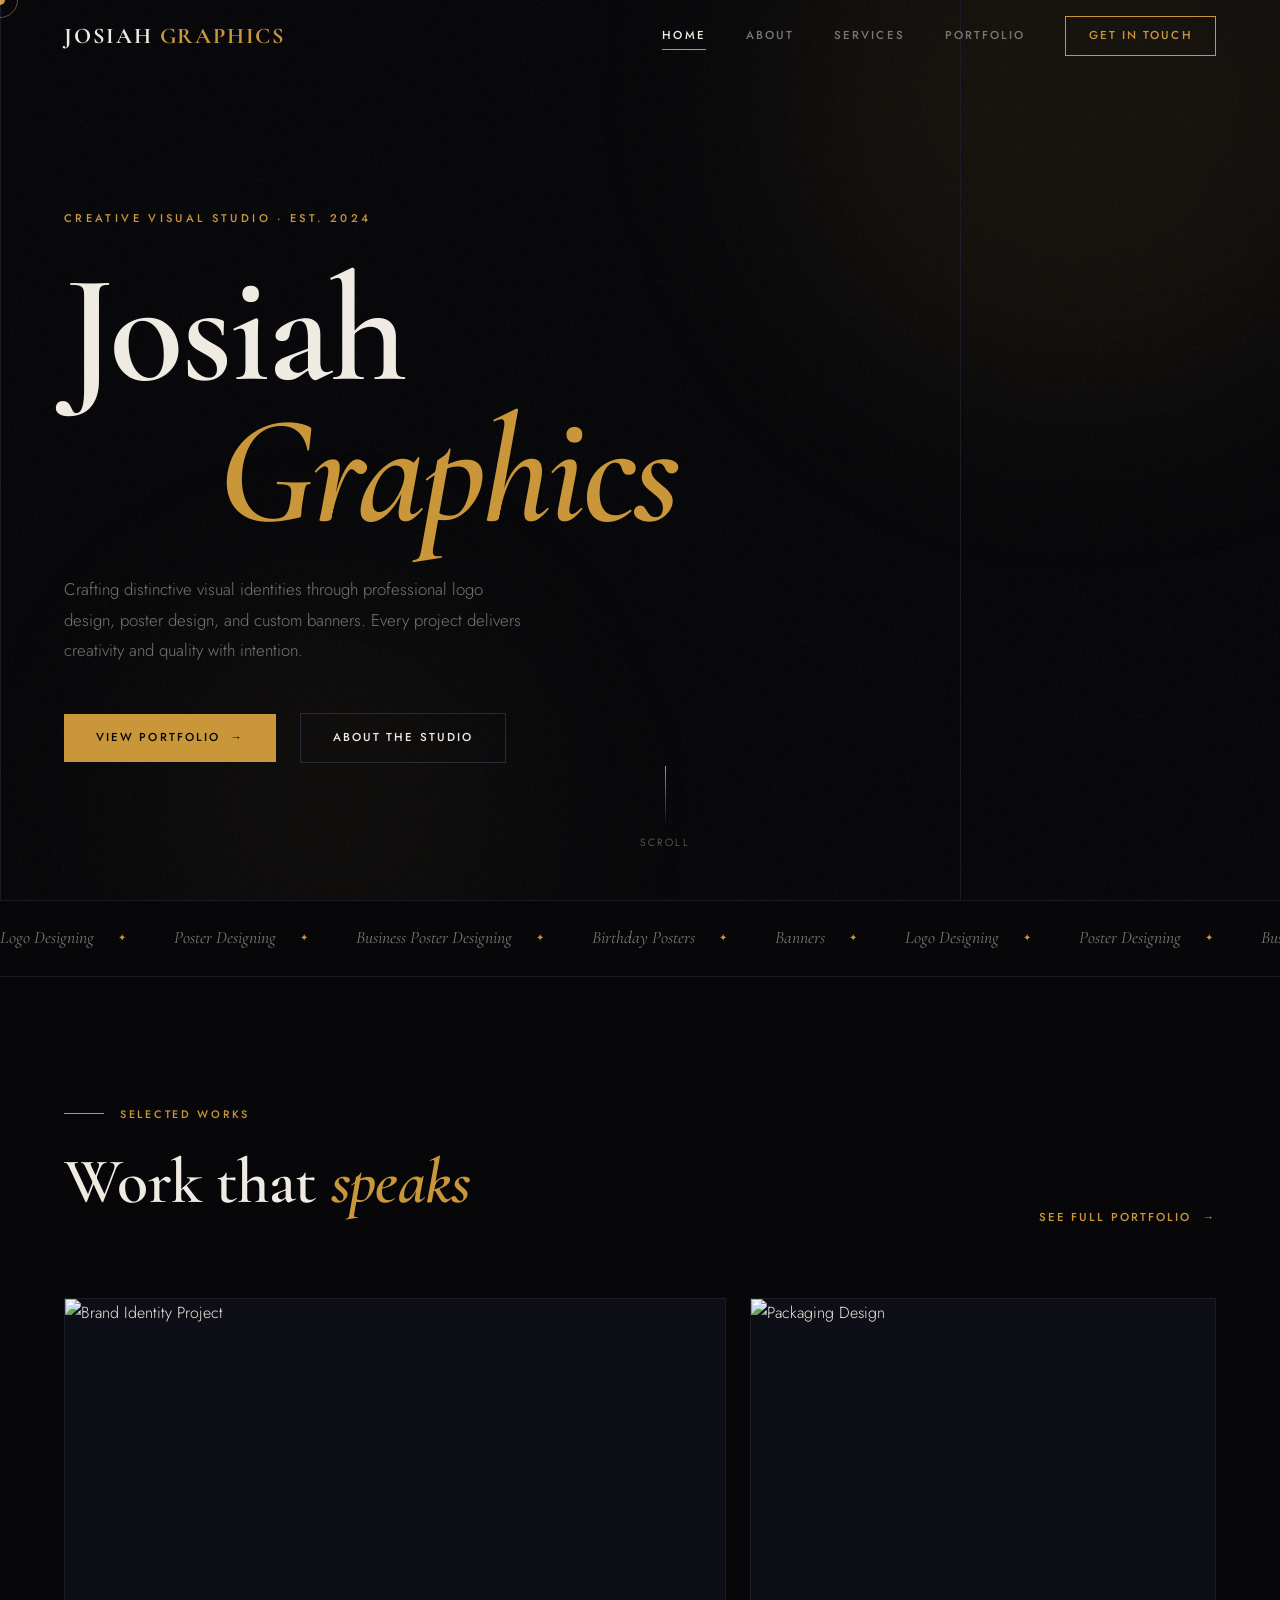
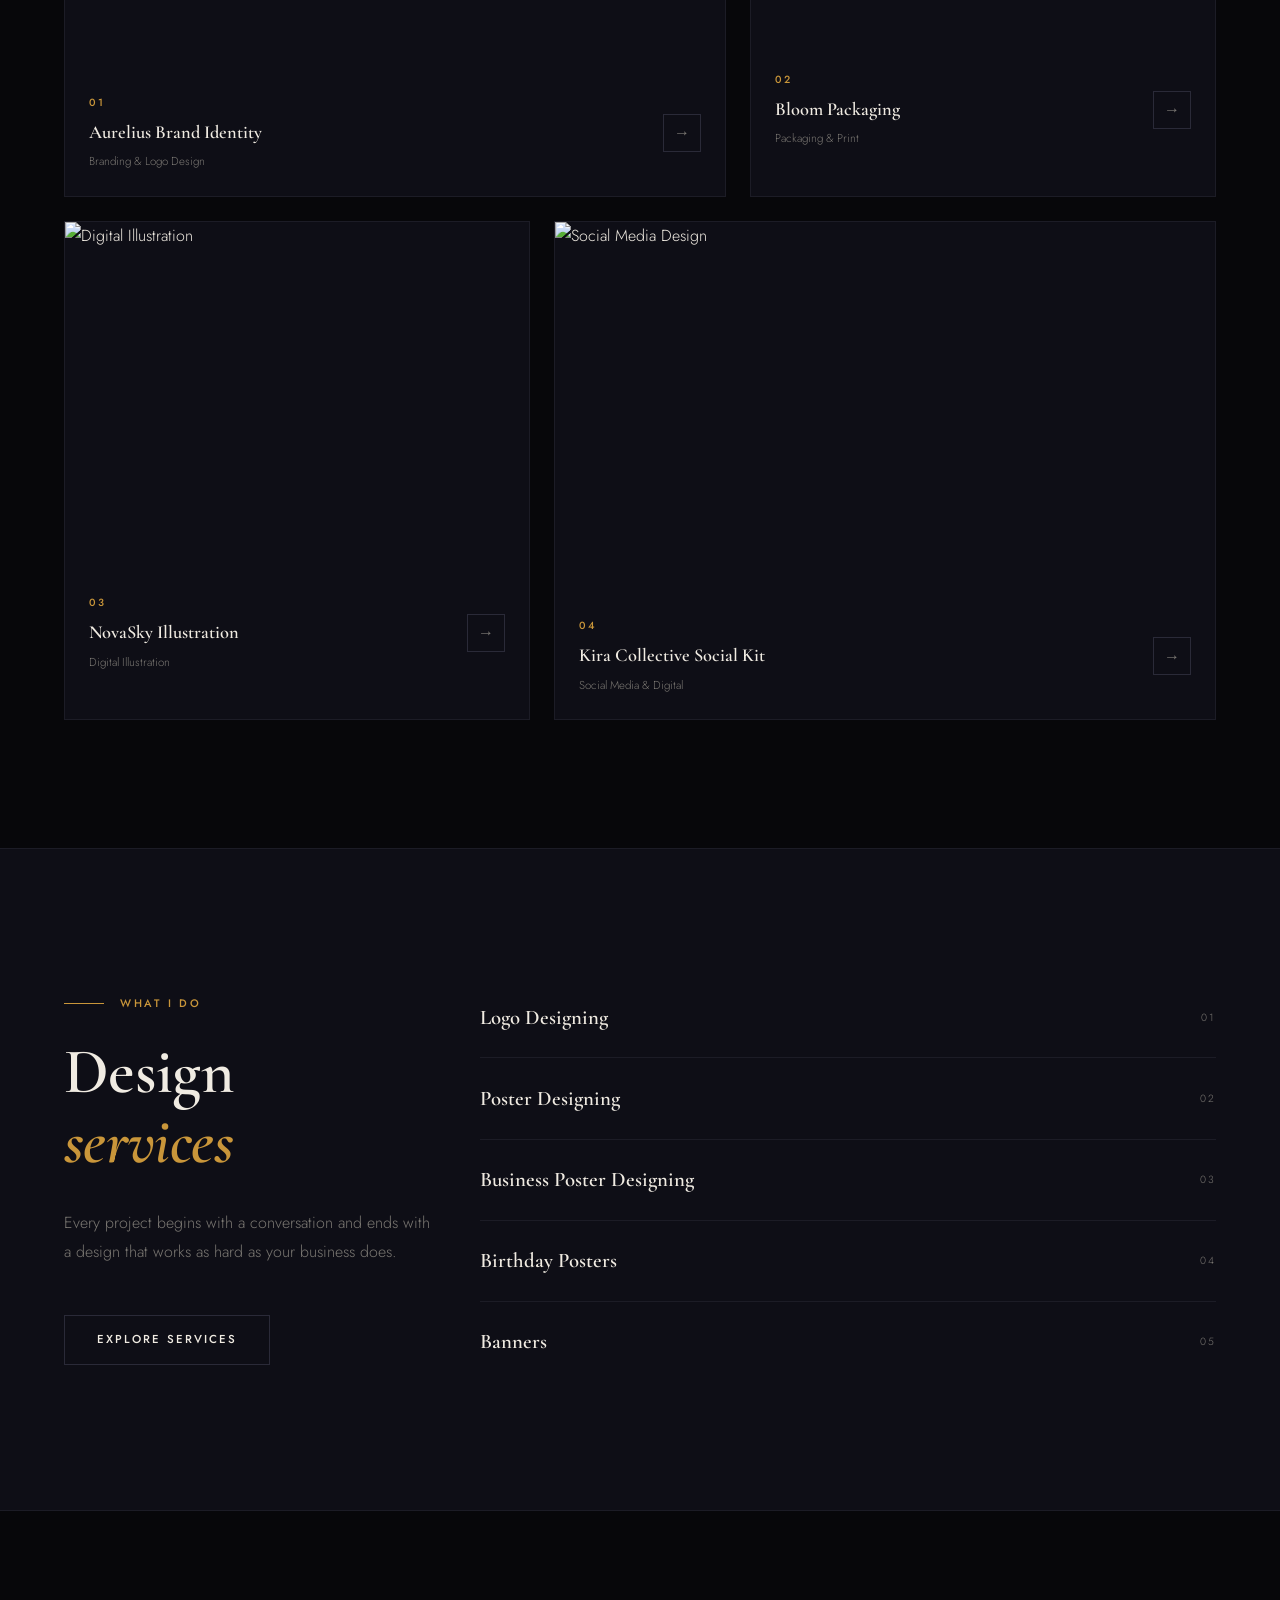
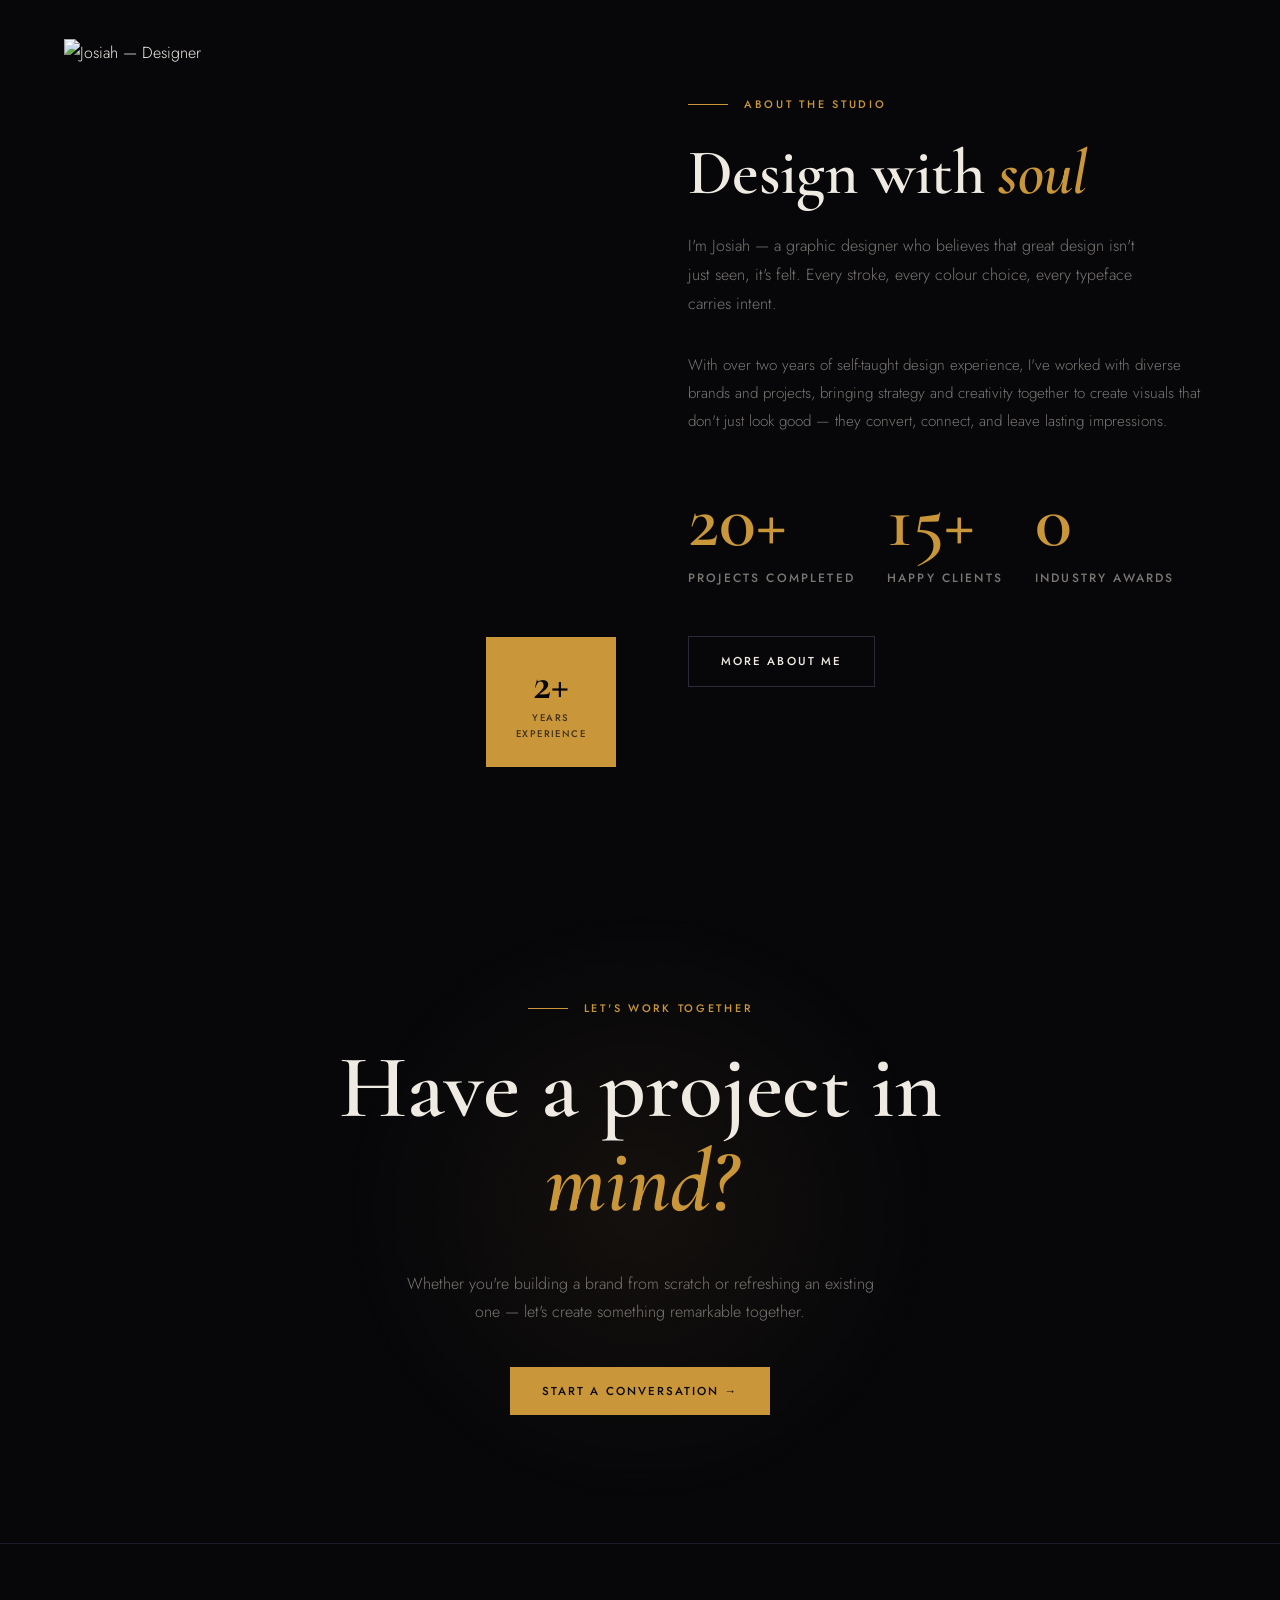
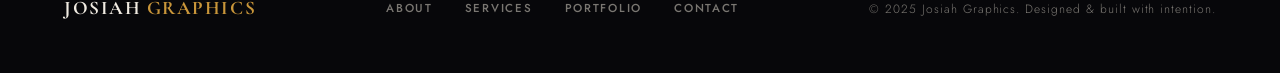
==== commit f73f0faa: "message" ====
--- a/index.html
+++ b/index.html
@@ -4,7 +4,7 @@
   <meta charset="UTF-8" />
   <meta name="viewport" content="width=device-width, initial-scale=1.0" />
   <title>Josiah Graphics — Visual Design Studio</title>
-  <meta name="description" content="Josiah Graphics — A creative visual design studio specialising in brand identity, print, and digital design." />
+  <meta name="description" content="Josiah Graphics — Professional logo design, poster design, business posters, birthday posters, and banner design services." />
   <link rel="stylesheet" href="assets/css/style.css" />
   <style>
     /* ── Hero ─────────────────────────────────────────────── */
@@ -419,13 +419,13 @@
       <div class="hero-grid-line hero-grid-v"></div>
     </div>
     <div class="hero-content hero-parallax">
-      <p class="hero-intro">Creative Visual Studio · Est. 2018</p>
+      <p class="hero-intro">Creative Visual Studio · Est. 2024</p>
       <h1 class="hero-title">
         Josiah
         <span class="line-2">Graphics</span>
       </h1>
       <p class="hero-sub">
-        Crafting purposeful, memorable visual identities that speak before words do. From brand strategy to pixel-perfect print — we design with intention.
+        Crafting distinctive visual identities through professional logo design, poster design, and custom banners. Every project delivers creativity and quality with intention.
       </p>
       <div class="hero-actions">
         <a href="portfolio.html" class="btn btn-primary">View Portfolio &nbsp;→</a>
@@ -441,23 +441,17 @@
   <!-- Marquee -->
   <div class="marquee-section">
     <div class="marquee-track">
-      <span class="marquee-item">Brand Identity</span>
-      <span class="marquee-item">Logo Design</span>
-      <span class="marquee-item">Print Media</span>
-      <span class="marquee-item">Packaging Design</span>
-      <span class="marquee-item">Digital Illustration</span>
-      <span class="marquee-item">Social Media Kits</span>
-      <span class="marquee-item">Typography</span>
-      <span class="marquee-item">Motion Graphics</span>
+      <span class="marquee-item">Logo Designing</span>
+      <span class="marquee-item">Poster Designing</span>
+      <span class="marquee-item">Business Poster Designing</span>
+      <span class="marquee-item">Birthday Posters</span>
+      <span class="marquee-item">Banners</span>
       <!-- Duplicate for seamless loop -->
-      <span class="marquee-item">Brand Identity</span>
-      <span class="marquee-item">Logo Design</span>
-      <span class="marquee-item">Print Media</span>
-      <span class="marquee-item">Packaging Design</span>
-      <span class="marquee-item">Digital Illustration</span>
-      <span class="marquee-item">Social Media Kits</span>
-      <span class="marquee-item">Typography</span>
-      <span class="marquee-item">Motion Graphics</span>
+      <span class="marquee-item">Logo Designing</span>
+      <span class="marquee-item">Poster Designing</span>
+      <span class="marquee-item">Business Poster Designing</span>
+      <span class="marquee-item">Birthday Posters</span>
+      <span class="marquee-item">Banners</span>
     </div>
   </div>
 
@@ -541,28 +535,24 @@
         </div>
         <div class="services-list-inline">
           <div class="service-row reveal">
-            <span class="service-row-name">Brand Identity &amp; Logo</span>
+            <span class="service-row-name">Logo Designing</span>
             <span class="service-row-num">01</span>
           </div>
           <div class="service-row reveal">
-            <span class="service-row-name">Print &amp; Publication Design</span>
+            <span class="service-row-name">Poster Designing</span>
             <span class="service-row-num">02</span>
           </div>
           <div class="service-row reveal">
-            <span class="service-row-name">Packaging Design</span>
+            <span class="service-row-name">Business Poster Designing</span>
             <span class="service-row-num">03</span>
           </div>
           <div class="service-row reveal">
-            <span class="service-row-name">Digital &amp; Social Media Graphics</span>
+            <span class="service-row-name">Birthday Posters</span>
             <span class="service-row-num">04</span>
           </div>
           <div class="service-row reveal">
-            <span class="service-row-name">Illustration &amp; Typography</span>
+            <span class="service-row-name">Banners</span>
             <span class="service-row-num">05</span>
-          </div>
-          <div class="service-row reveal">
-            <span class="service-row-name">Motion &amp; Presentation Design</span>
-            <span class="service-row-num">06</span>
           </div>
         </div>
       </div>
@@ -576,7 +566,7 @@
         <div class="about-img-wrap reveal-left">
           <img src="https://picsum.photos/seed/josiah-portrait/600/800" alt="Josiah — Designer" loading="lazy" />
           <div class="about-img-badge">
-            <strong>8+</strong>
+            <strong>2+</strong>
             <span>Years<br>Experience</span>
           </div>
         </div>
@@ -587,19 +577,19 @@
             I'm Josiah — a graphic designer who believes that great design isn't just seen, it's felt. Every stroke, every colour choice, every typeface carries intent.
           </p>
           <p class="text-muted mt-2" style="font-size:0.95rem; line-height:1.85;">
-            With over eight years of experience working with brands across Africa and beyond, I bring strategy and artistry together to create visuals that don't just look good — they convert, connect, and leave lasting impressions.
+            With over two years of self-taught design experience, I've worked with diverse brands and projects, bringing strategy and creativity together to create visuals that don't just look good — they convert, connect, and leave lasting impressions.
           </p>
           <div class="flex gap-2 mt-3" style="flex-wrap:wrap;">
             <div>
-              <p class="stat-number" data-count="150" data-suffix="+">0+</p>
+              <p class="stat-number" data-count="20" data-suffix="+">0+</p>
               <p class="stat-label">Projects Completed</p>
             </div>
             <div>
-              <p class="stat-number" data-count="80" data-suffix="+">0+</p>
+              <p class="stat-number" data-count="15" data-suffix="+">0+</p>
               <p class="stat-label">Happy Clients</p>
             </div>
             <div>
-              <p class="stat-number" data-count="12" data-suffix="">0</p>
+              <p class="stat-number" data-count="0" data-suffix="">0</p>
               <p class="stat-label">Industry Awards</p>
             </div>
           </div>
@@ -633,12 +623,6 @@
         <a href="portfolio.html">Portfolio</a>
         <a href="contact.html">Contact</a>
       </div>
-      <div class="social-links">
-        <a href="#" class="social-link" aria-label="Instagram">Ig</a>
-        <a href="#" class="social-link" aria-label="Behance">Be</a>
-        <a href="#" class="social-link" aria-label="LinkedIn">Li</a>
-        <a href="#" class="social-link" aria-label="Twitter/X">X</a>
-      </div>
       <p class="footer-copy">© 2025 Josiah Graphics. Designed &amp; built with intention.</p>
     </div>
   </footer>
@@ -646,6 +630,6 @@
   <!-- Back to Top -->
   <button id="back-top" aria-label="Back to top">↑</button>
 
-  <script src="main.js"></script>
+  <script src="assets/js/script.js"></script>
 </body>
 </html>
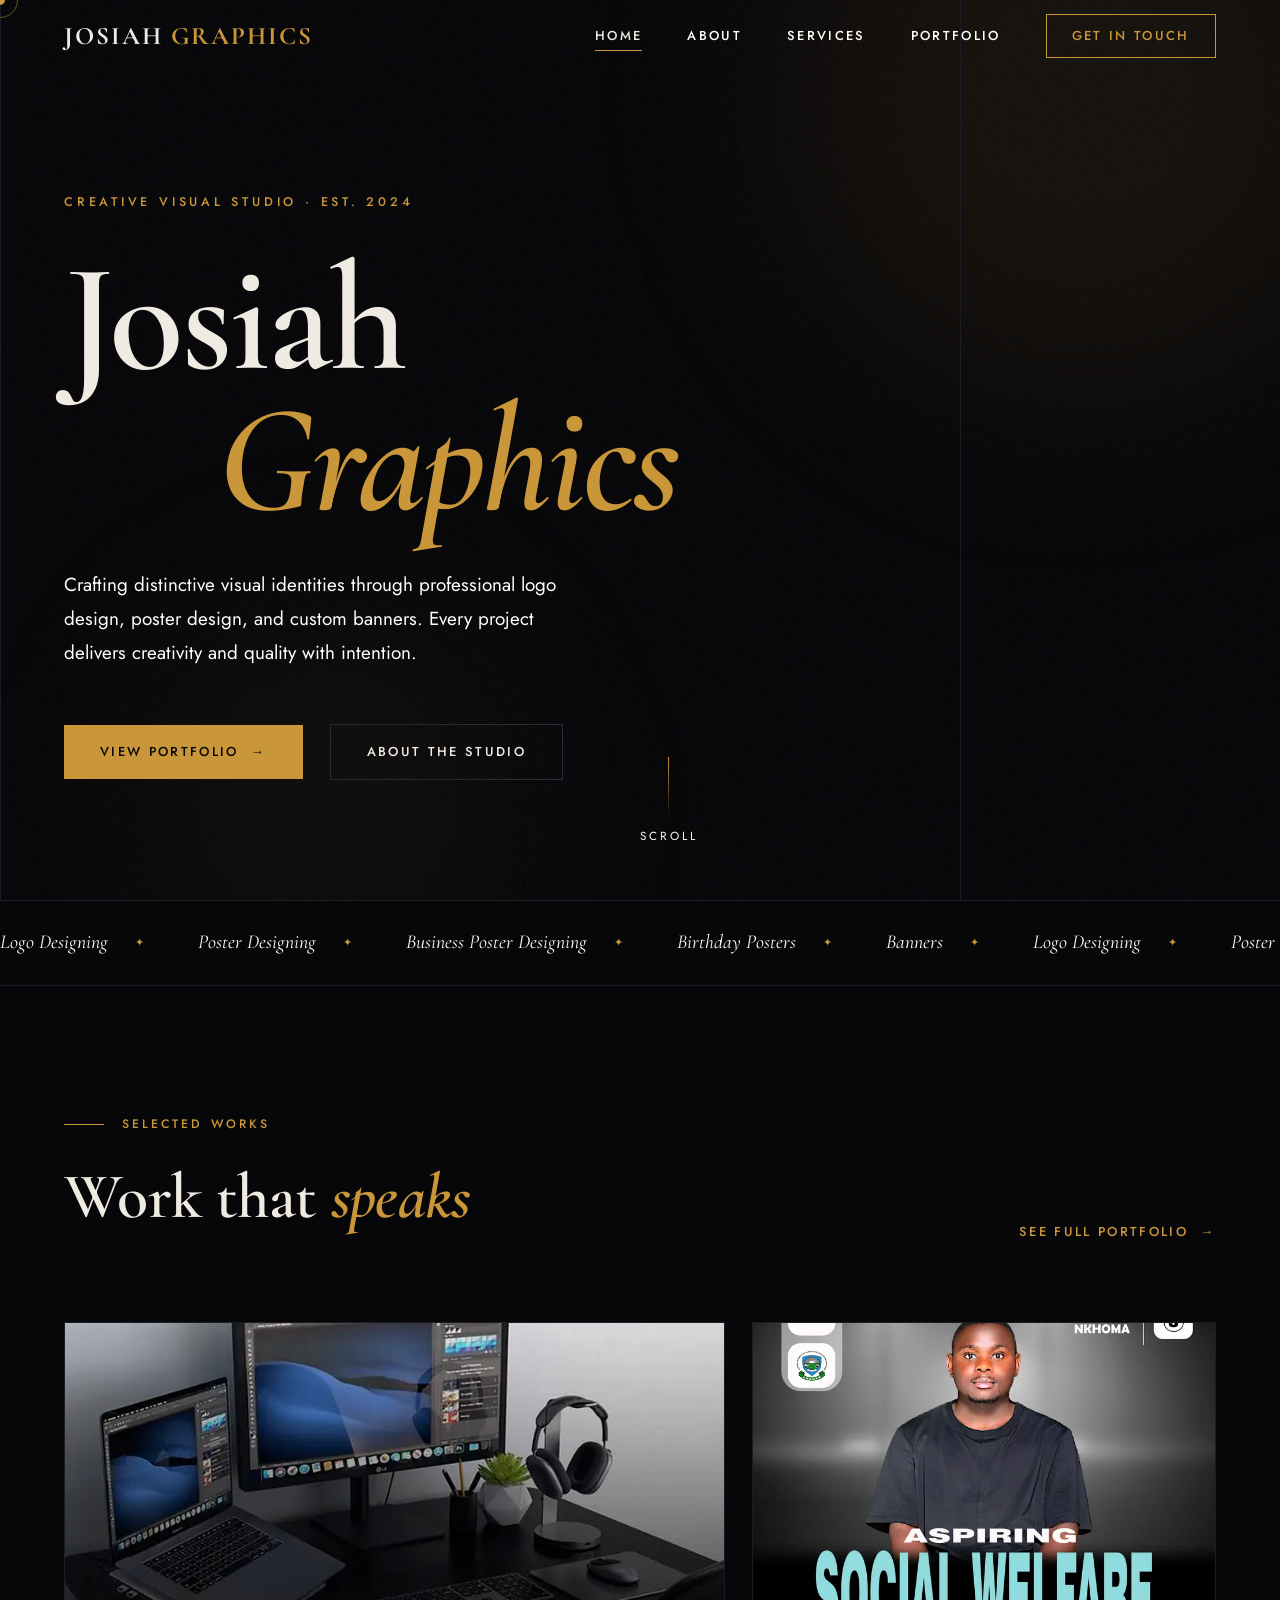
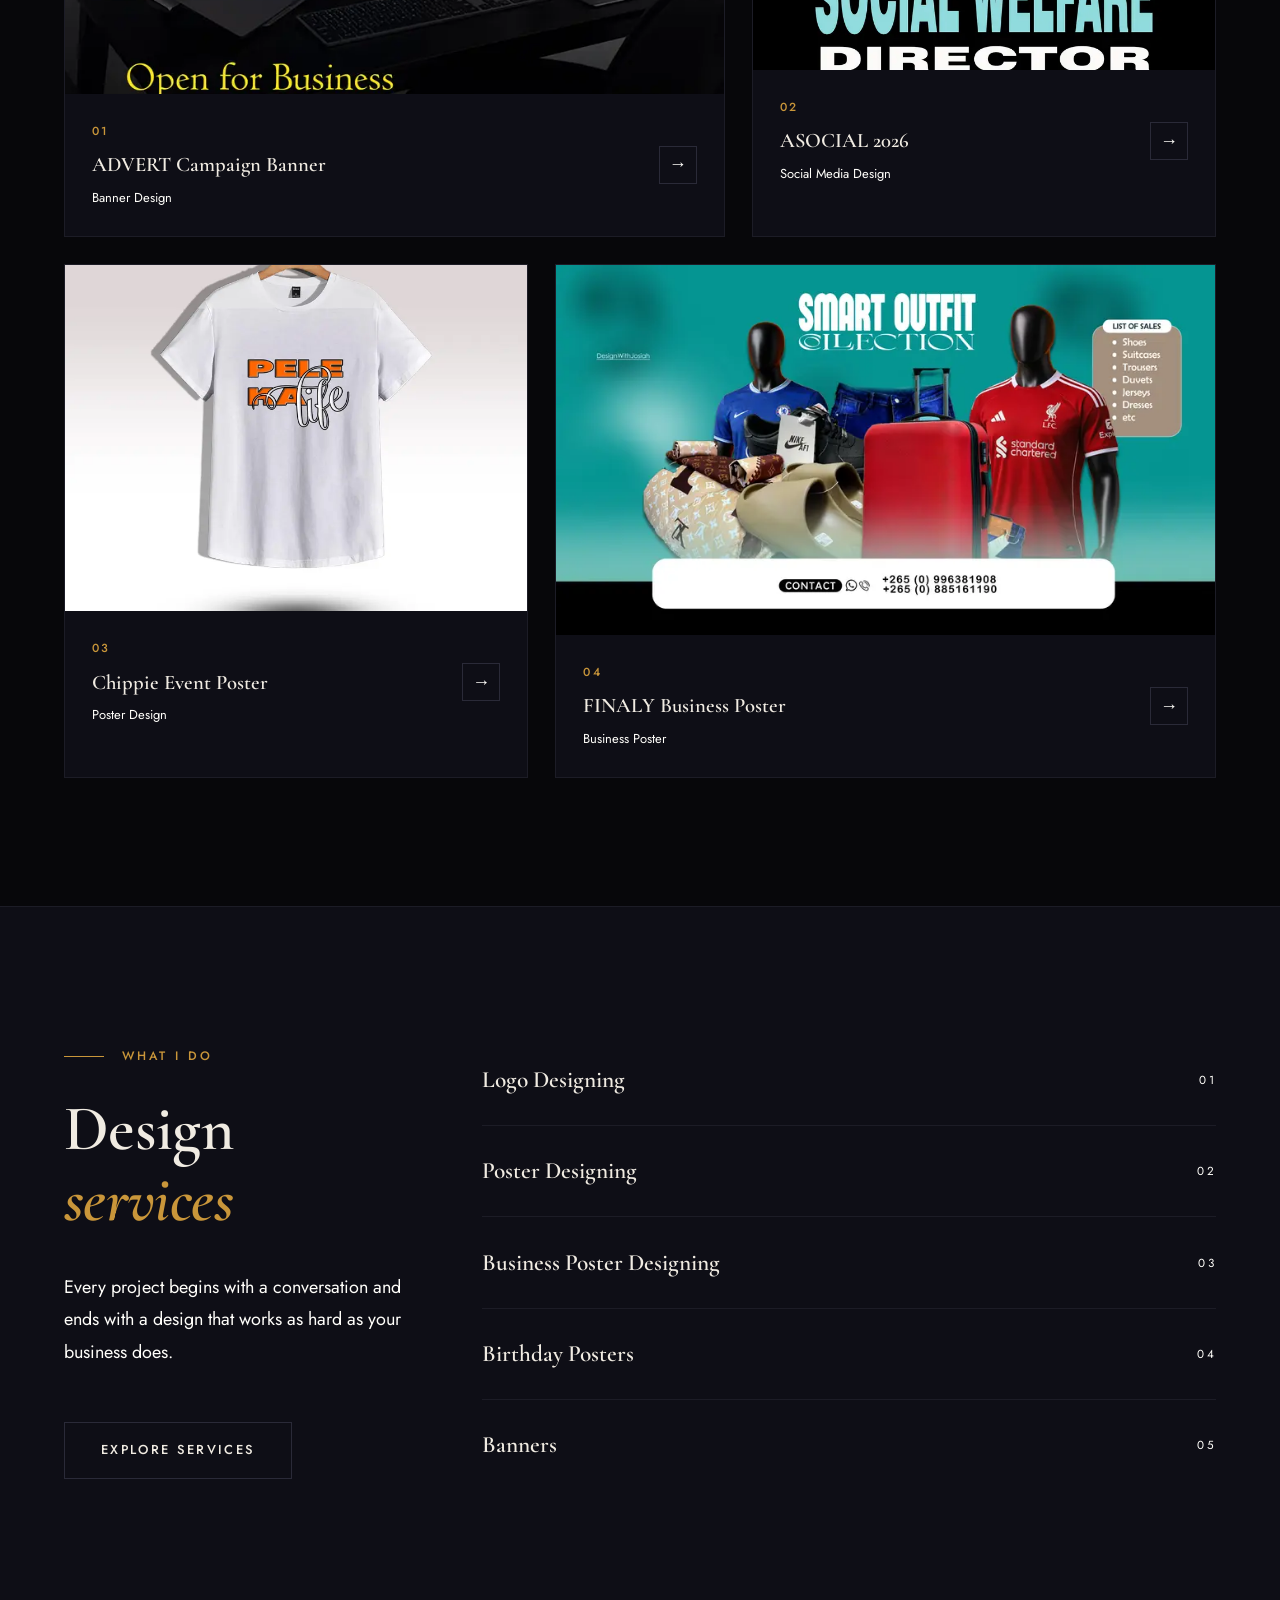
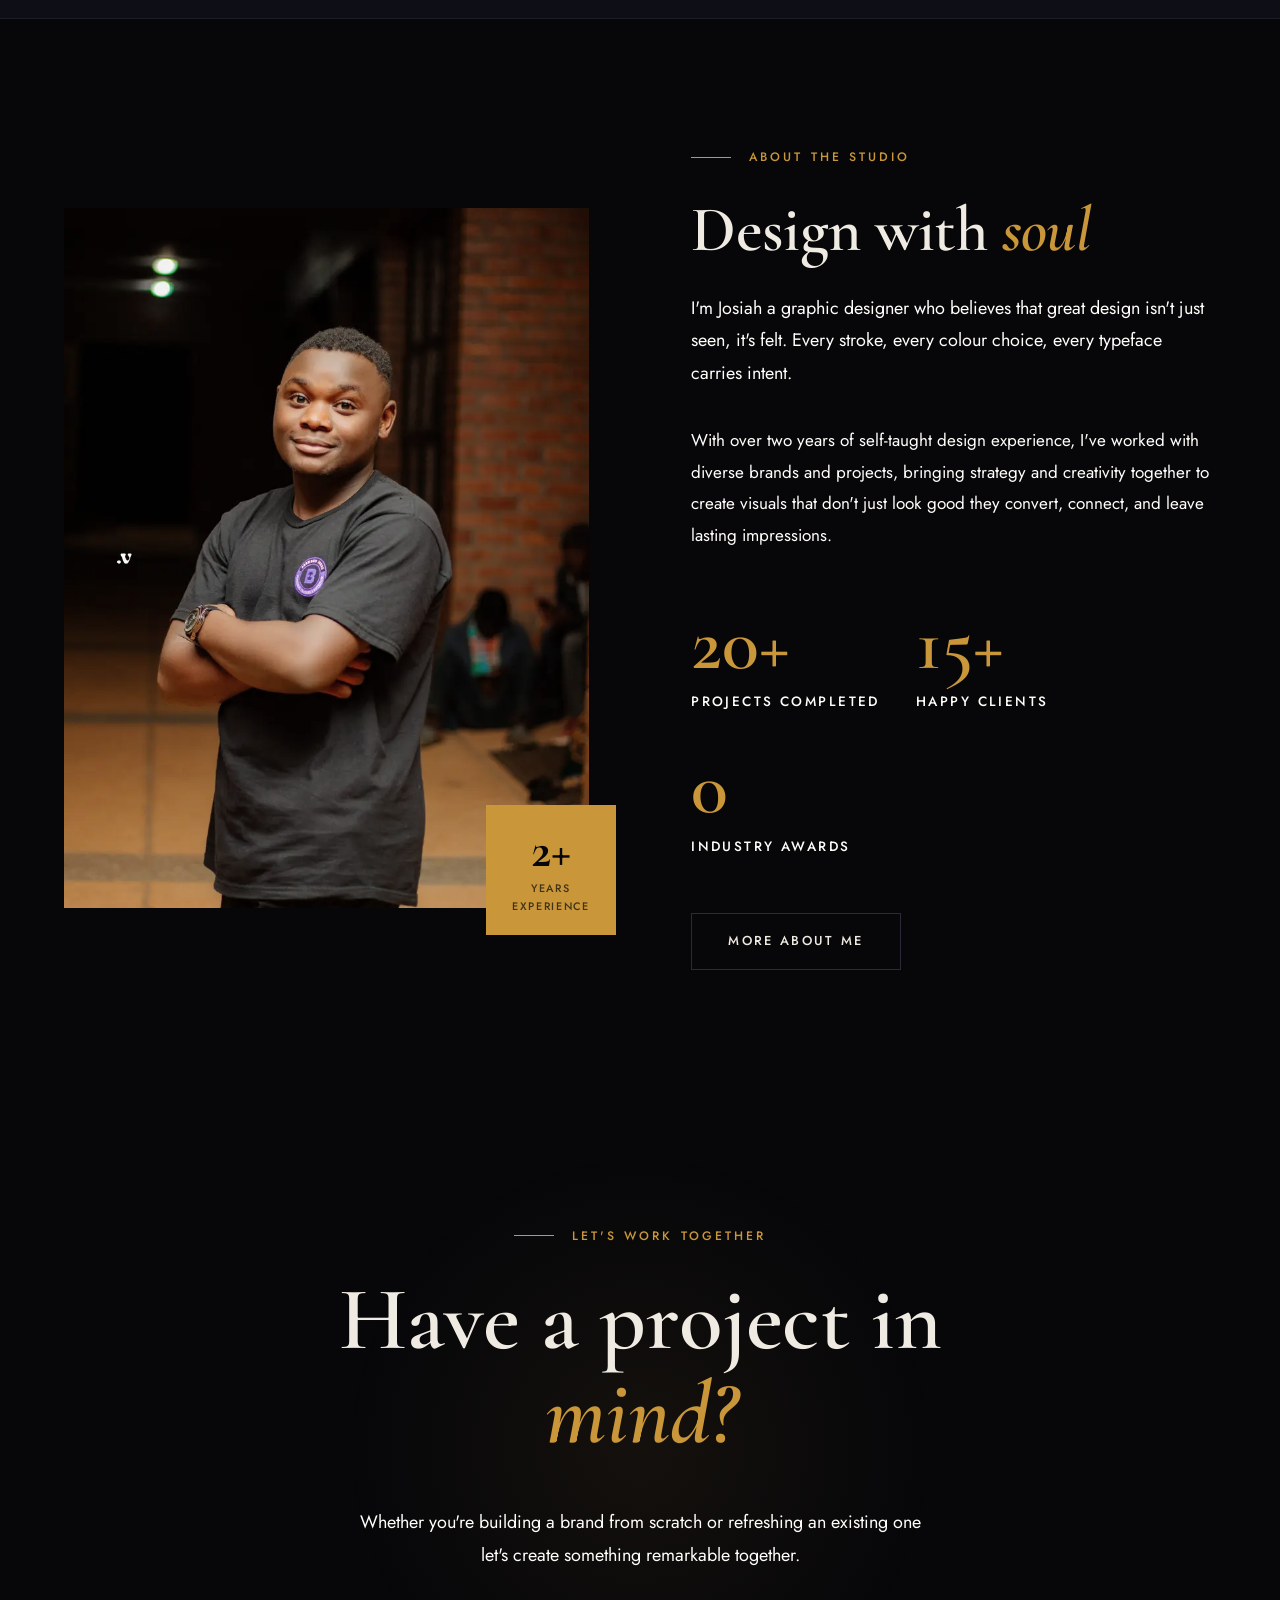
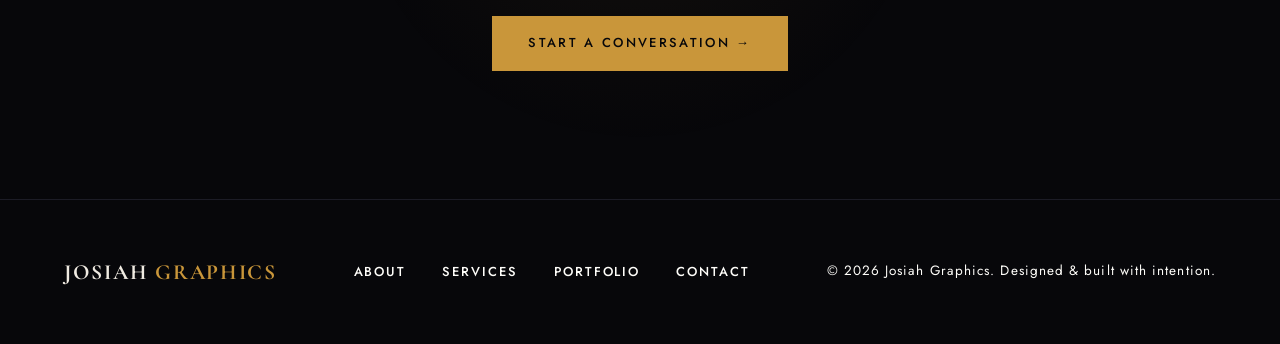
==== commit 468754f0: "message" ====
--- a/index.html
+++ b/index.html
@@ -469,52 +469,52 @@
       <div class="works-grid">
         <a href="portfolio.html" class="work-card work-card-1 reveal">
           <div class="work-img">
-            <img src="https://picsum.photos/seed/jg01/900/500" alt="Brand Identity Project" loading="lazy" />
+            <img src="assets/images/ADVERTTTT.jpg.webp" alt="Full-width promotional banner" loading="lazy" decoding="async" />
           </div>
           <div class="work-info">
             <div class="work-meta">
               <p class="work-num">01</p>
-              <p class="work-title">Aurelius Brand Identity</p>
-              <p class="work-cat">Branding &amp; Logo Design</p>
+              <p class="work-title">ADVERT Campaign Banner</p>
+              <p class="work-cat">Banner Design</p>
             </div>
             <div class="work-arrow">→</div>
           </div>
         </a>
         <a href="portfolio.html" class="work-card work-card-2 reveal">
           <div class="work-img">
-            <img src="https://picsum.photos/seed/jg02/600/450" alt="Packaging Design" loading="lazy" />
+            <img src="assets/images/ASOCIAL 2026.jpg.webp" alt="Social media brand presentation" loading="lazy" decoding="async" />
           </div>
           <div class="work-info">
             <div class="work-meta">
               <p class="work-num">02</p>
-              <p class="work-title">Bloom Packaging</p>
-              <p class="work-cat">Packaging &amp; Print</p>
+              <p class="work-title">ASOCIAL 2026</p>
+              <p class="work-cat">Social Media Design</p>
             </div>
             <div class="work-arrow">→</div>
           </div>
         </a>
         <a href="portfolio.html" class="work-card work-card-3 reveal">
           <div class="work-img">
-            <img src="https://picsum.photos/seed/jg03/600/450" alt="Digital Illustration" loading="lazy" />
+            <img src="assets/images/CHIPPIE.jpg.webp" alt="Event poster and print flyer" loading="lazy" decoding="async" />
           </div>
           <div class="work-info">
             <div class="work-meta">
               <p class="work-num">03</p>
-              <p class="work-title">NovaSky Illustration</p>
-              <p class="work-cat">Digital Illustration</p>
+              <p class="work-title">Chippie Event Poster</p>
+              <p class="work-cat">Poster Design</p>
             </div>
             <div class="work-arrow">→</div>
           </div>
         </a>
         <a href="portfolio.html" class="work-card work-card-4 reveal">
           <div class="work-img">
-            <img src="https://picsum.photos/seed/jg04/900/500" alt="Social Media Design" loading="lazy" />
+            <img src="assets/images/FINALLLLY.jpg.webp" alt="Business print campaign asset" loading="lazy" decoding="async" />
           </div>
           <div class="work-info">
             <div class="work-meta">
               <p class="work-num">04</p>
-              <p class="work-title">Kira Collective Social Kit</p>
-              <p class="work-cat">Social Media &amp; Digital</p>
+              <p class="work-title">FINALY Business Poster</p>
+              <p class="work-cat">Business Poster</p>
             </div>
             <div class="work-arrow">→</div>
           </div>
@@ -564,7 +564,7 @@
     <div class="container">
       <div class="about-teaser">
         <div class="about-img-wrap reveal-left">
-          <img src="https://picsum.photos/seed/josiah-portrait/600/800" alt="Josiah — Designer" loading="lazy" />
+          <img src="assets/images/IMG_6499.jpg.webp" alt="Josiah Designer" loading="lazy" />
           <div class="about-img-badge">
             <strong>2+</strong>
             <span>Years<br>Experience</span>
@@ -574,10 +574,10 @@
           <div class="section-label">About the Studio</div>
           <h2 class="section-title">Design with <em>soul</em></h2>
           <p class="section-sub mt-1">
-            I'm Josiah — a graphic designer who believes that great design isn't just seen, it's felt. Every stroke, every colour choice, every typeface carries intent.
+            I'm Josiah a graphic designer who believes that great design isn't just seen, it's felt. Every stroke, every colour choice, every typeface carries intent.
           </p>
           <p class="text-muted mt-2" style="font-size:0.95rem; line-height:1.85;">
-            With over two years of self-taught design experience, I've worked with diverse brands and projects, bringing strategy and creativity together to create visuals that don't just look good — they convert, connect, and leave lasting impressions.
+            With over two years of self-taught design experience, I've worked with diverse brands and projects, bringing strategy and creativity together to create visuals that don't just look good they convert, connect, and leave lasting impressions.
           </p>
           <div class="flex gap-2 mt-3" style="flex-wrap:wrap;">
             <div>
@@ -607,7 +607,7 @@
         Have a project in <em>mind?</em>
       </h2>
       <p class="section-sub reveal" style="margin:0 auto 2.5rem; text-align:center;">
-        Whether you're building a brand from scratch or refreshing an existing one — let's create something remarkable together.
+        Whether you're building a brand from scratch or refreshing an existing one let's create something remarkable together.
       </p>
       <a href="contact.html" class="btn btn-primary reveal">Start a Conversation →</a>
     </div>
@@ -623,7 +623,7 @@
         <a href="portfolio.html">Portfolio</a>
         <a href="contact.html">Contact</a>
       </div>
-      <p class="footer-copy">© 2025 Josiah Graphics. Designed &amp; built with intention.</p>
+      <p class="footer-copy">© 2026 Josiah Graphics. Designed &amp; built with intention.</p>
     </div>
   </footer>
 
--- a/assets/css/style.css
+++ b/assets/css/style.css
@@ -1,5 +1,5 @@
 /* =========================================================
-   JOSIAH GRAPHICS — Global Stylesheet
+   JOSIAH GRAPHICS Stylesheet
    ========================================================= */
 
 @import url('https://fonts.googleapis.com/css2?family=Cormorant+Garamond:ital,wght@0,300;0,400;0,600;0,700;1,400;1,600&family=Jost:wght@200;300;400;500;600&display=swap');
@@ -13,8 +13,8 @@
   --accent-light: #E2B865;
   --accent-dim:   rgba(201,150,58,0.12);
   --text:         #F0EBE2;
-  --text-muted:   #7A7772;
-  --text-faint:   #3E3C3A;
+  --text-muted:   hsl(43, 100%, 99%);
+  --text-faint:   hsl(43, 100%, 65%);
   --border:       #1C1C26;
   --border-light: #2A2A38;
 
@@ -34,7 +34,7 @@
 *, *::before, *::after { box-sizing: border-box; margin: 0; padding: 0; }
 
 html {
-  font-size: 16px;
+  font-size: 18px;
   scroll-behavior: smooth;
   overflow-x: hidden;
 }
@@ -43,7 +43,7 @@
   background: var(--bg);
   color: var(--text);
   font-family: var(--font-body);
-  font-weight: 300;
+  font-weight: 400;
   line-height: 1.7;
   overflow-x: hidden;
   -webkit-font-smoothing: antialiased;
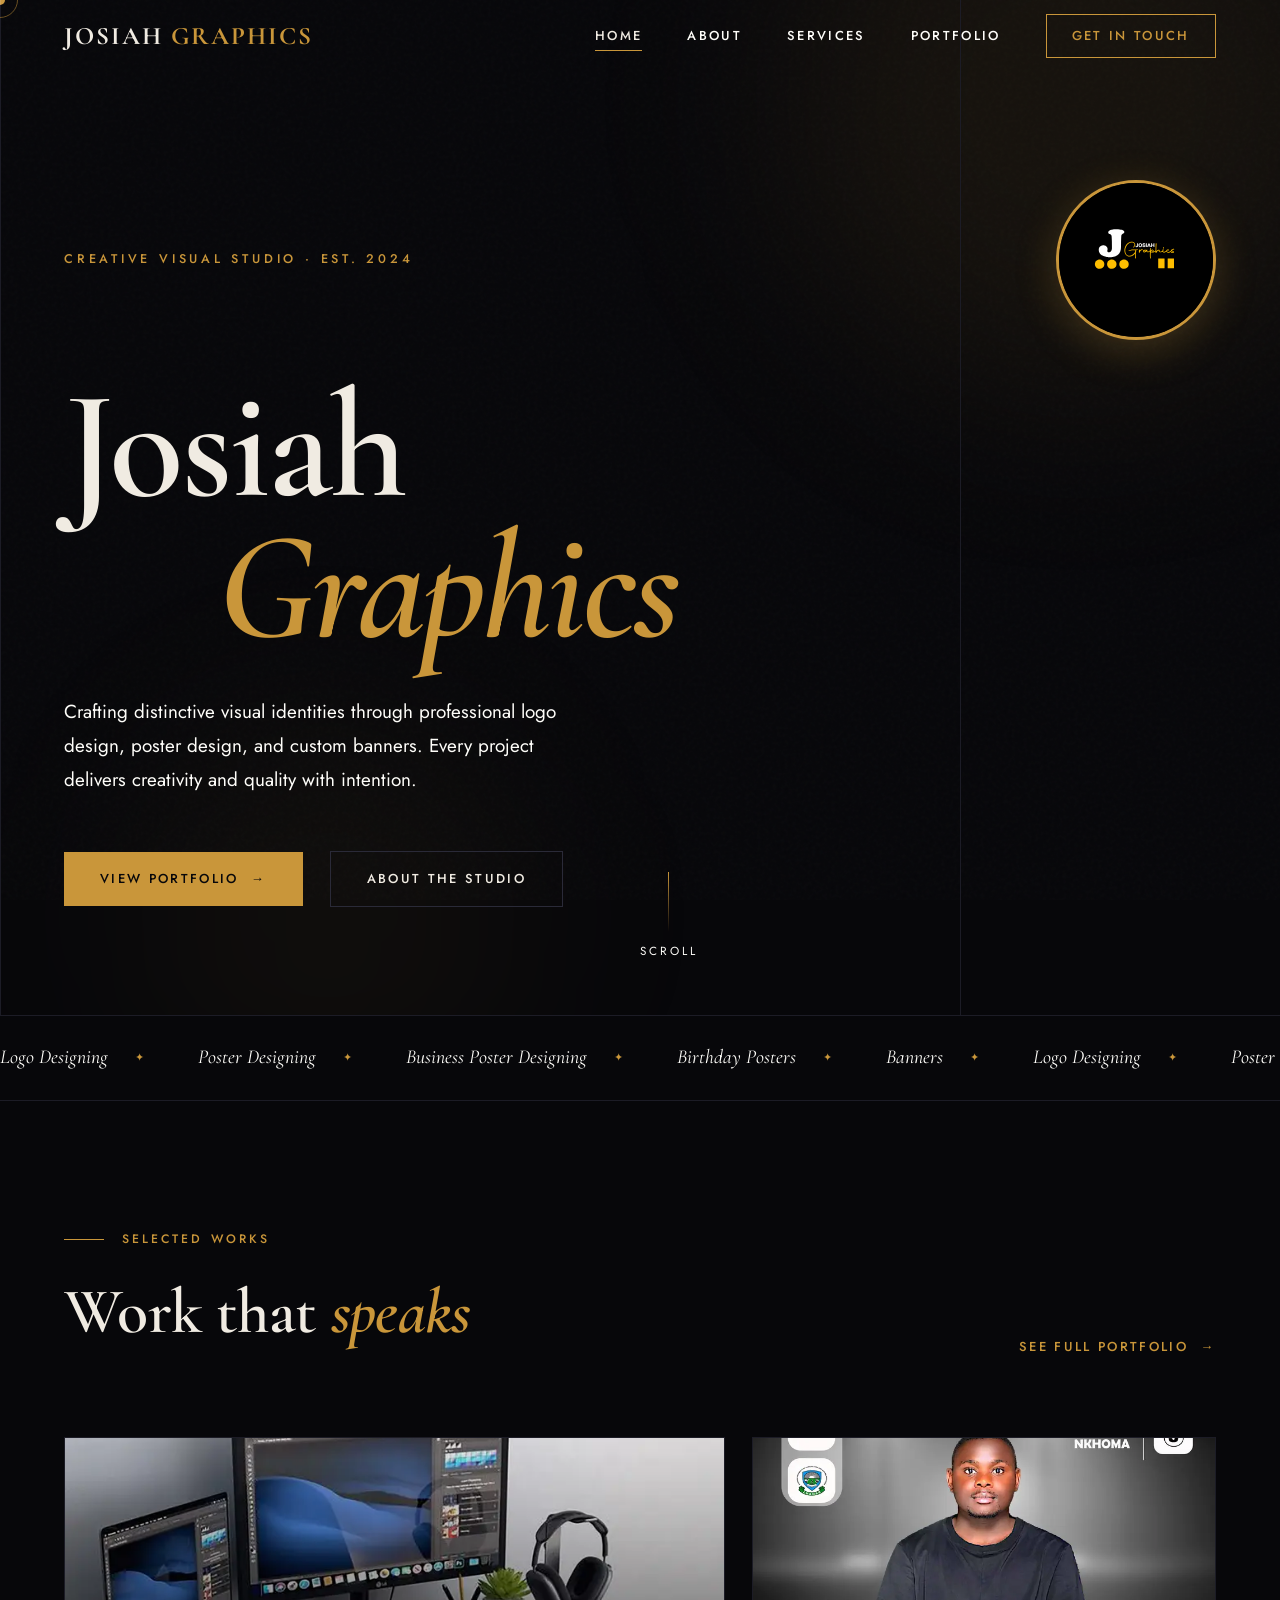
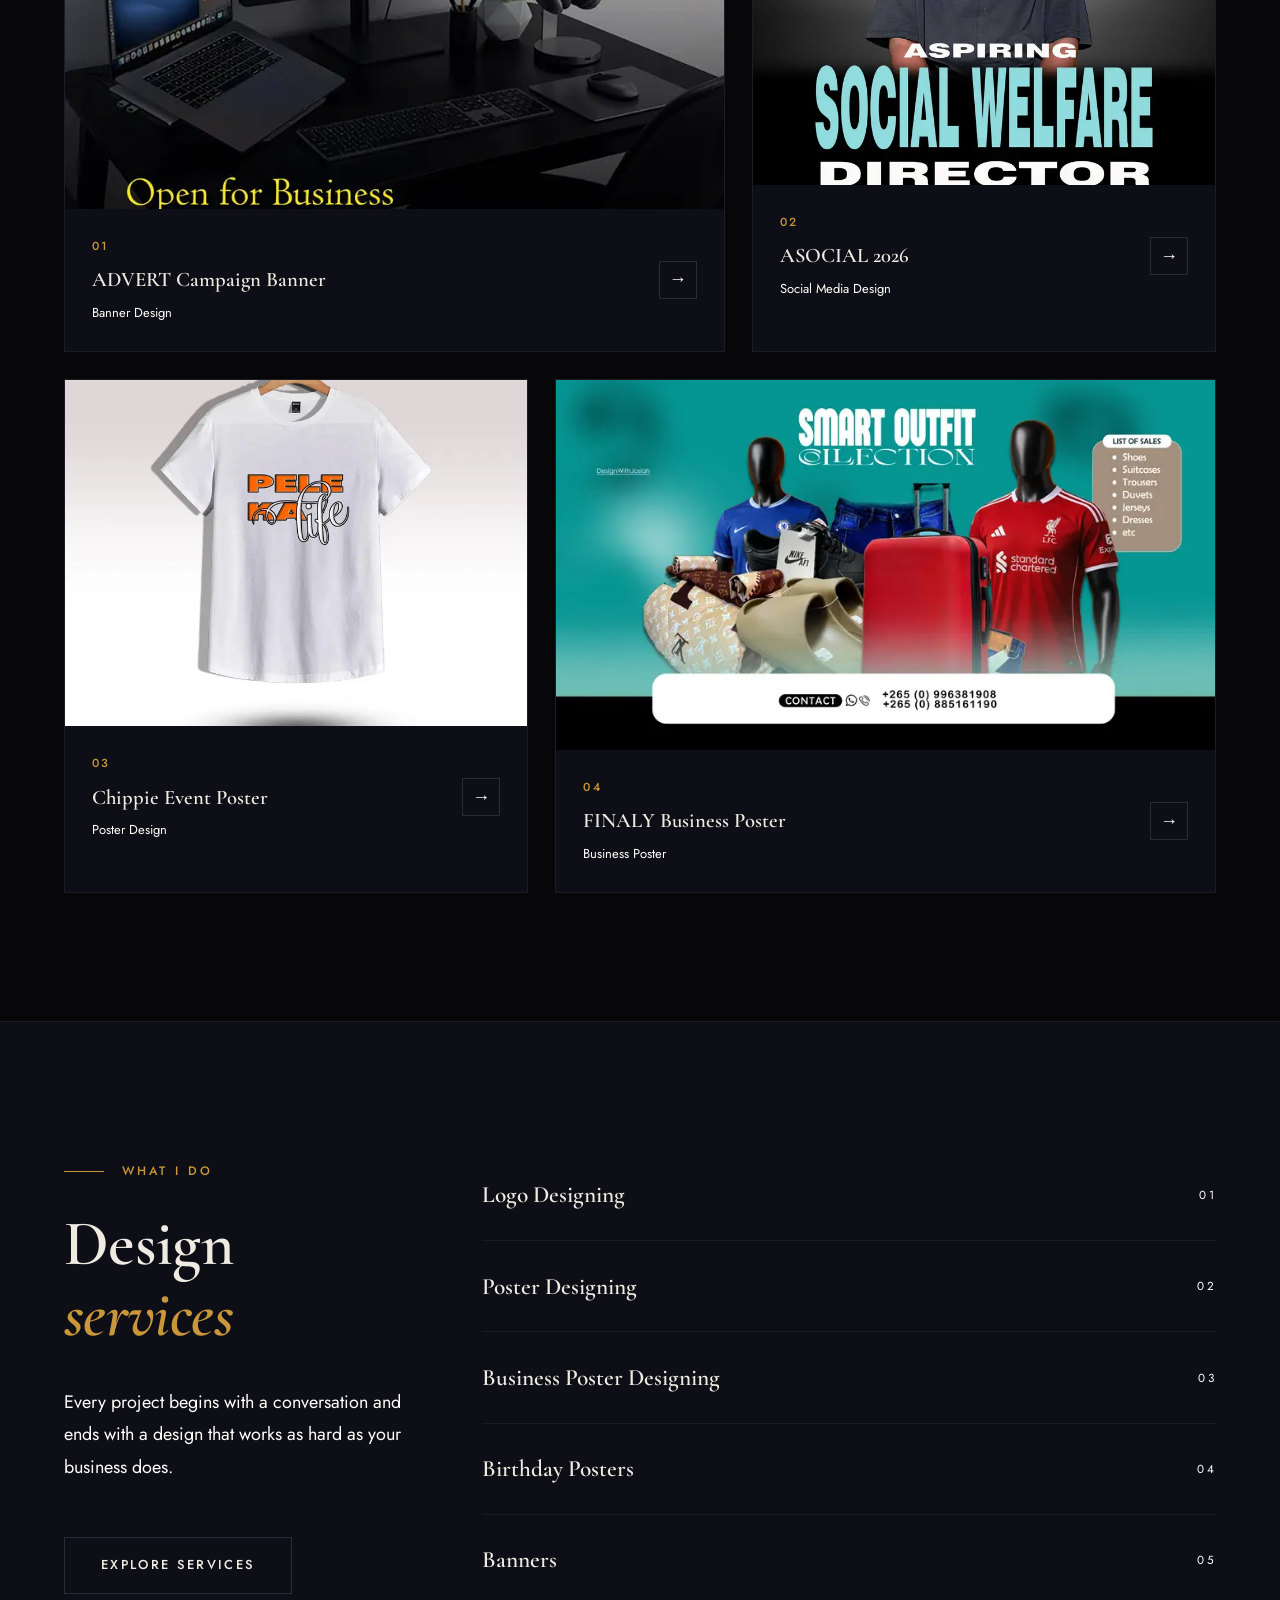
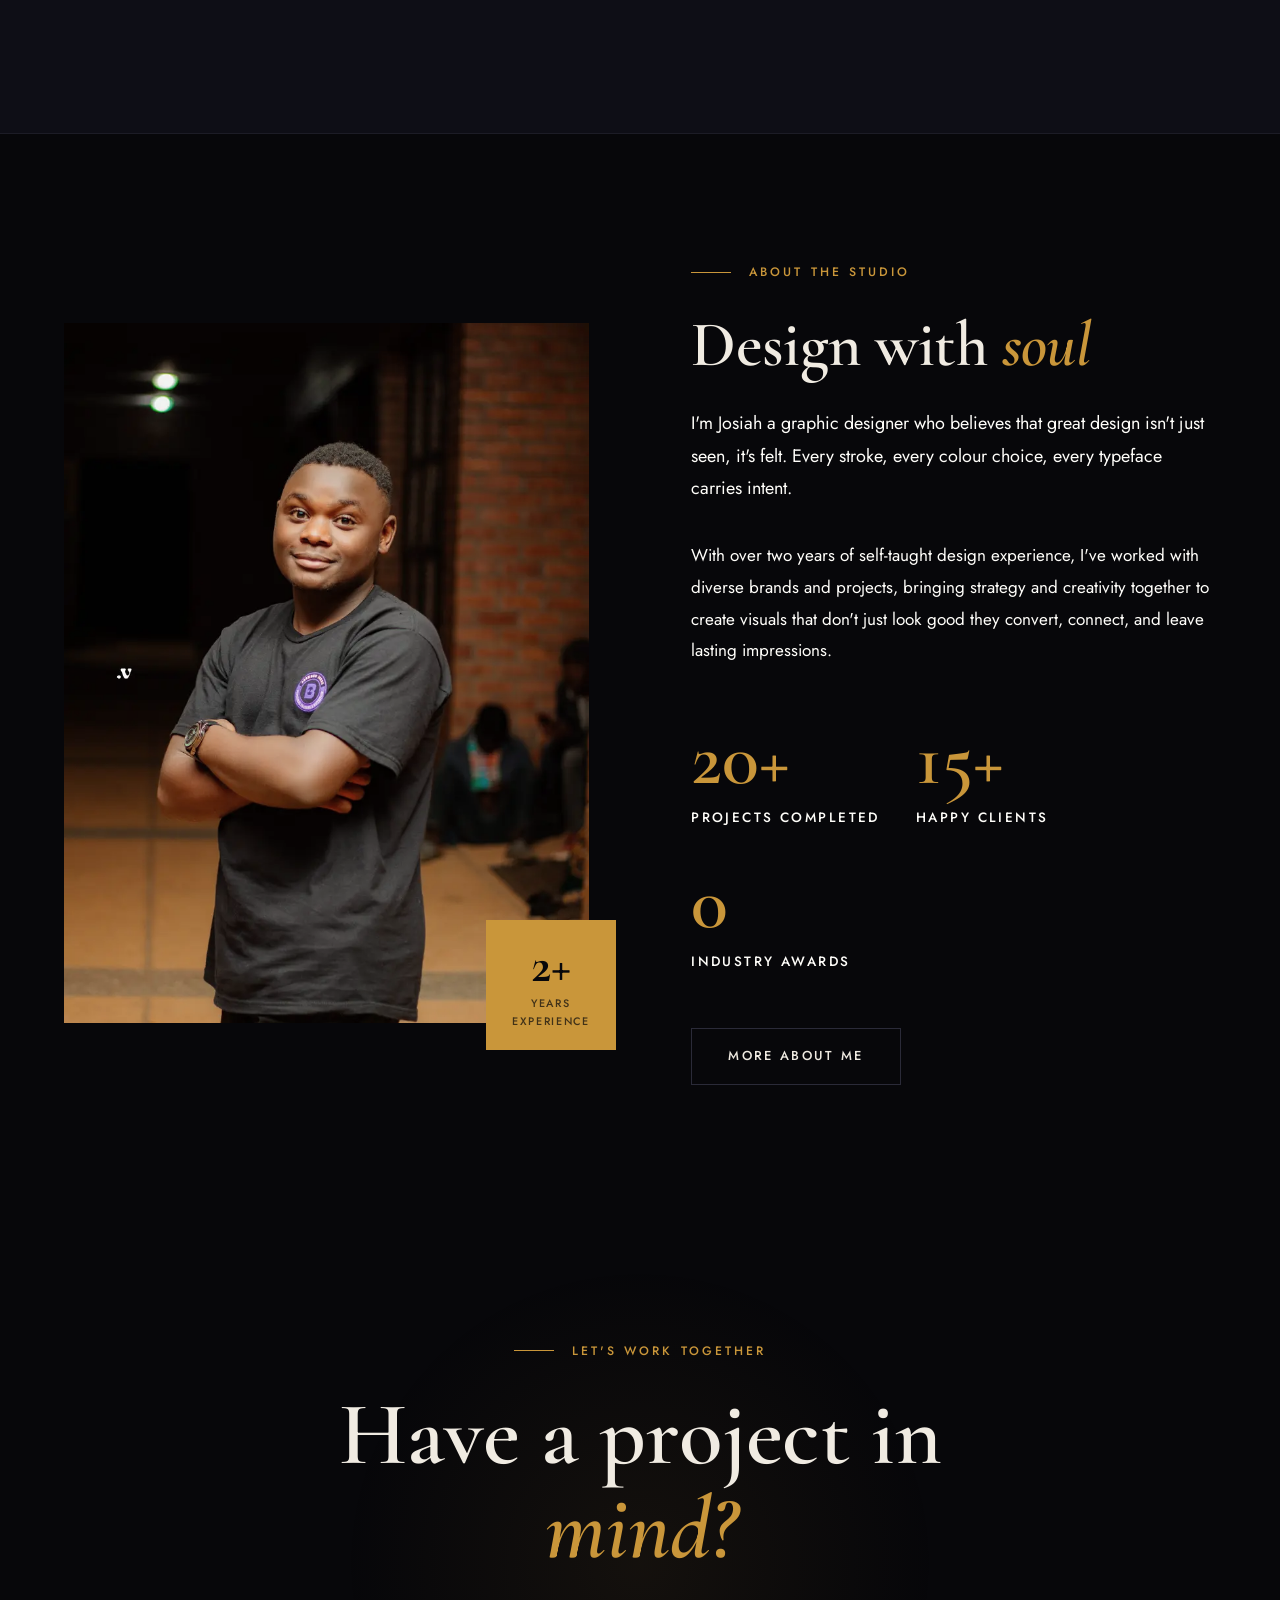
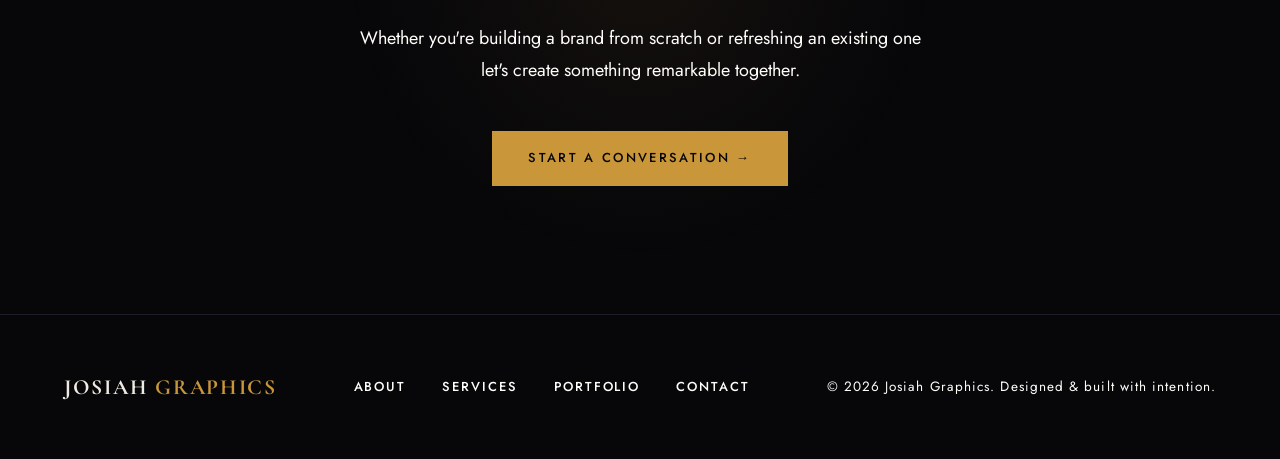
==== commit 7bdada6f: "message" ====
--- a/index.html
+++ b/index.html
@@ -3,8 +3,8 @@
 <head>
   <meta charset="UTF-8" />
   <meta name="viewport" content="width=device-width, initial-scale=1.0" />
-  <title>Josiah Graphics — Visual Design Studio</title>
-  <meta name="description" content="Josiah Graphics — Professional logo design, poster design, business posters, birthday posters, and banner design services." />
+  <title>Josiah Graphics|Visual Design Studio</title>
+  <meta name="description" content="Josiah Graphics|Professional logo design, poster design, business posters, birthday posters, and banner design services." />
   <link rel="stylesheet" href="assets/css/style.css" />
   <style>
     /* ── Hero ─────────────────────────────────────────────── */
@@ -64,9 +64,16 @@
       letter-spacing: 0.3em;
       text-transform: uppercase;
       color: var(--accent);
-      margin-bottom: 2rem;
+      margin-bottom: 0;
       opacity: 0;
       animation: fadeUp 0.8s 0.3s var(--ease-out) forwards;
+    }
+    .hero-intro-logo {
+      display: flex;
+      align-items: center;
+      justify-content: space-between;
+      gap: clamp(2rem, 5vw, 4rem);
+      margin-bottom: 2rem;
     }
     .hero-title {
       font-family: var(--font-display);
@@ -419,17 +426,26 @@
       <div class="hero-grid-line hero-grid-v"></div>
     </div>
     <div class="hero-content hero-parallax">
-      <p class="hero-intro">Creative Visual Studio · Est. 2024</p>
-      <h1 class="hero-title">
-        Josiah
-        <span class="line-2">Graphics</span>
-      </h1>
-      <p class="hero-sub">
-        Crafting distinctive visual identities through professional logo design, poster design, and custom banners. Every project delivers creativity and quality with intention.
-      </p>
-      <div class="hero-actions">
-        <a href="portfolio.html" class="btn btn-primary">View Portfolio &nbsp;→</a>
-        <a href="about.html" class="btn btn-outline">About the Studio</a>
+      <div class="hero-intro-logo">
+        <p class="hero-intro">Creative Visual Studio · Est. 2024</p>
+        <div class="page-hero-logo">
+          <img src="assets/images/LOGO.svg" alt="Josiah Graphics Logo">
+        </div>
+      </div>
+      <div class="hero-content-layout">
+        <div class="hero-text">
+          <h1 class="hero-title">
+            Josiah
+            <span class="line-2">Graphics</span>
+          </h1>
+          <p class="hero-sub">
+            Crafting distinctive visual identities through professional logo design, poster design, and custom banners. Every project delivers creativity and quality with intention.
+          </p>
+          <div class="hero-actions">
+            <a href="portfolio.html" class="btn btn-primary">View Portfolio &nbsp;→</a>
+            <a href="about.html" class="btn btn-outline">About the Studio</a>
+          </div>
+        </div>
       </div>
     </div>
     <div class="hero-scroll">
--- a/assets/css/style.css
+++ b/assets/css/style.css
@@ -167,6 +167,97 @@
 }
 .nav-logo span { color: var(--accent); }
 .nav-logo:hover { color: var(--accent); }
+
+.page-hero-content {
+  display: flex;
+  align-items: flex-start;
+  justify-content: space-between;
+  gap: clamp(2rem, 5vw, 4rem);
+}
+
+.page-hero-text {
+  flex: 1;
+}
+
+.page-hero-logo {
+  display: flex;
+  align-items: center;
+  justify-content: center;
+  flex-shrink: 0;
+  margin-top: 0;
+}
+
+.page-hero-logo img {
+  width: 160px;
+  height: 160px;
+  border-radius: 50%;
+  object-fit: cover;
+  box-shadow: 0 10px 40px rgba(201, 150, 58, 0.25);
+  border: 3px solid var(--accent);
+  animation: logoGlow 3s ease-in-out infinite;
+}
+
+@keyframes logoGlow {
+  0%, 100% {
+    box-shadow: 0 10px 40px rgba(201, 150, 58, 0.25);
+    border-color: var(--accent);
+  }
+  50% {
+    box-shadow: 0 10px 50px rgba(201, 150, 58, 0.6), 0 0 30px rgba(201, 150, 58, 0.4);
+    border-color: rgba(201, 150, 58, 0.9);
+  }
+}
+
+.hero-content-layout {
+  display: flex;
+  align-items: center;
+  justify-content: space-between;
+  gap: clamp(2rem, 8vw, 6rem);
+}
+
+.hero-text {
+  flex: 1;
+}
+
+.hero-text .hero-scroll {
+  position: static;
+  margin-top: 2rem;
+}
+
+@media (max-width: 768px) {
+  .page-hero-content {
+    flex-direction: column;
+    align-items: center;
+    text-align: center;
+  }
+
+  .page-hero-logo img { 
+    width: 120px; 
+    height: 120px;
+    border-width: 2px;
+  }
+
+  .hero-content-layout {
+    flex-direction: column;
+    align-items: center;
+    text-align: center;
+  }
+
+  .hero-text .hero-title {
+    font-size: clamp(2rem, 8vw, 6rem) !important;
+  }
+
+  .page-hero-logo {
+    margin-top: 1.5rem;
+  }
+
+  .hero-intro-logo {
+    flex-direction: column;
+    align-items: center;
+    text-align: center;
+    margin-bottom: 1.5rem;
+  }
+}
 
 .nav-links {
   display: flex;
@@ -665,10 +756,14 @@
 @media (max-width: 768px) {
   .nav-links, .nav-cta { display: none; }
   .hamburger { display: flex; }
+  .nav-logo img { height: 40px; margin-right: 8px; border-radius: 50%; }
   .mobile-nav { display: flex; }
   .grid-3, .grid-2 { grid-template-columns: 1fr; }
   .grid-4 { grid-template-columns: repeat(2, 1fr); }
   .footer-inner { flex-direction: column; align-items: flex-start; }
+  .footer-links { flex-wrap: wrap; gap: 1rem; }
+  .footer-links a { font-size: 0.65rem; }
+  .footer-copy { font-size: 0.7rem; word-break: break-word; }
   .cursor, .cursor-ring { display: none; }
 }
 
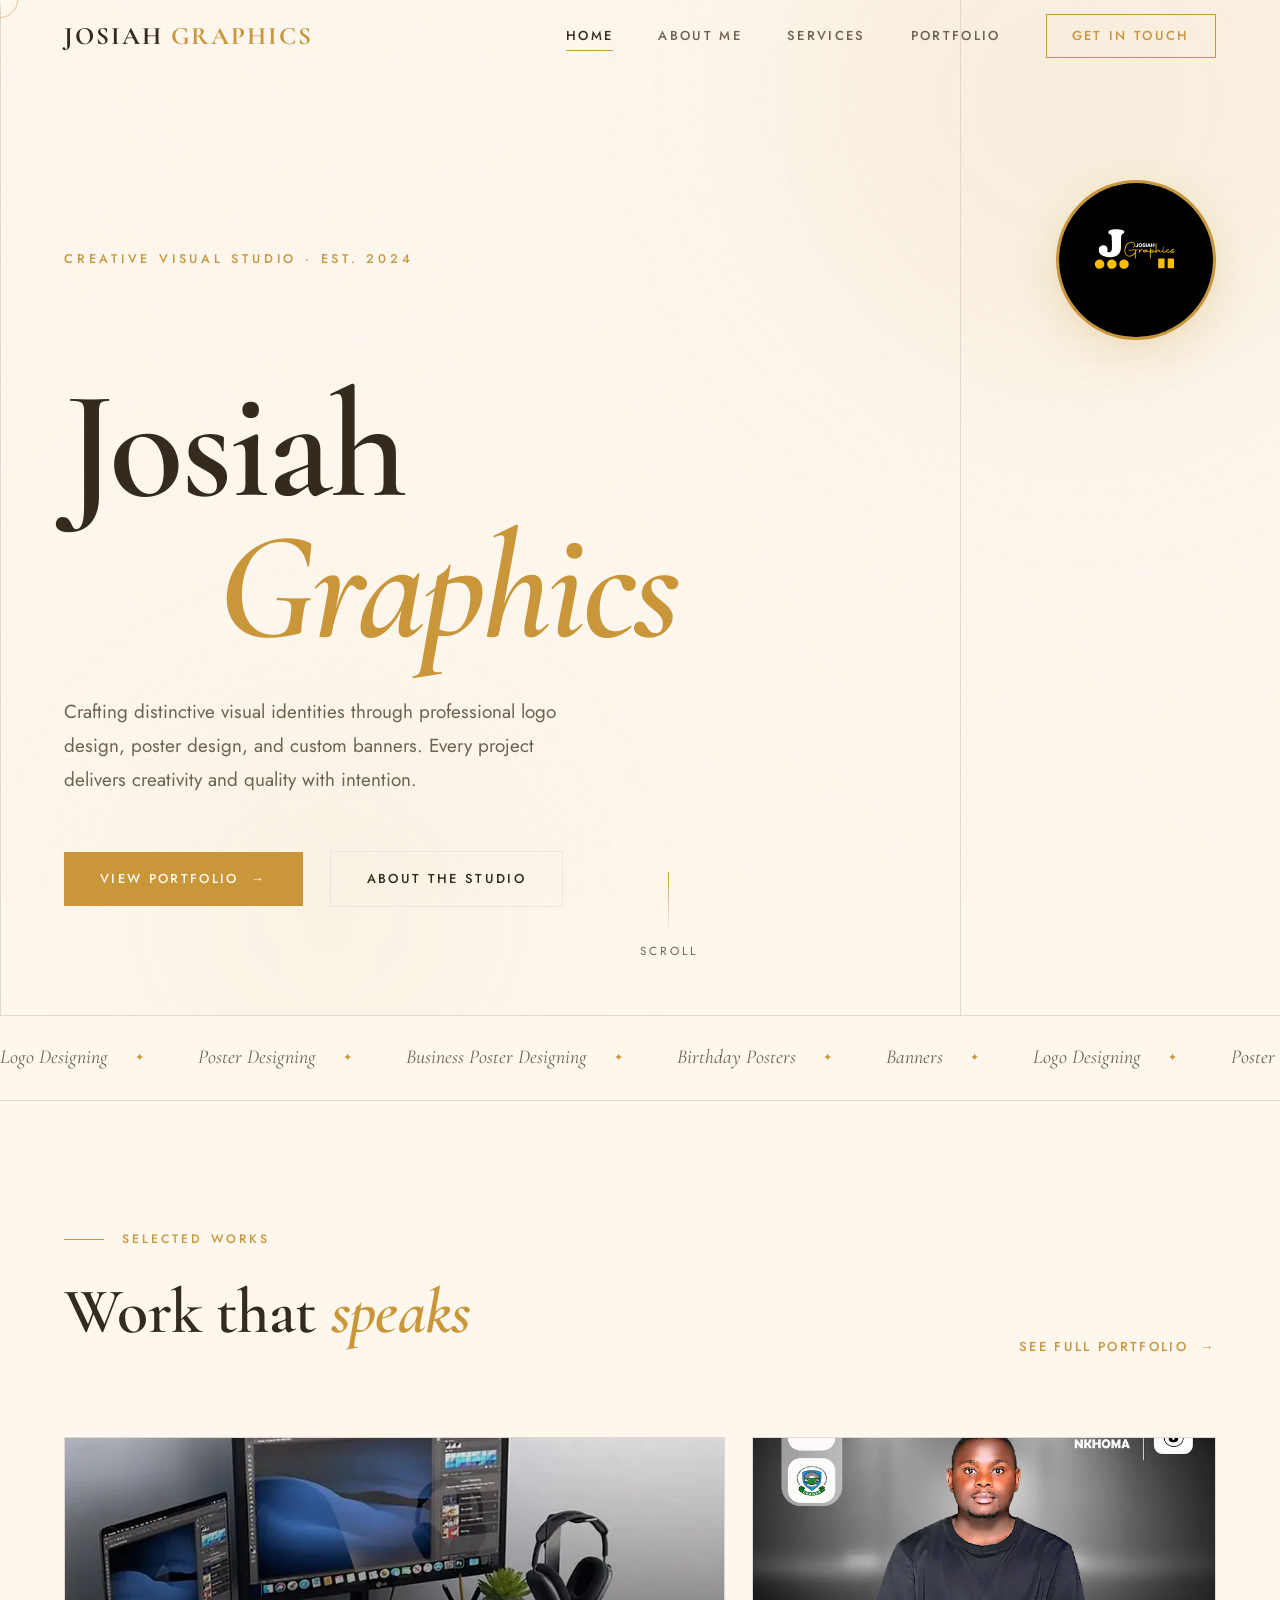
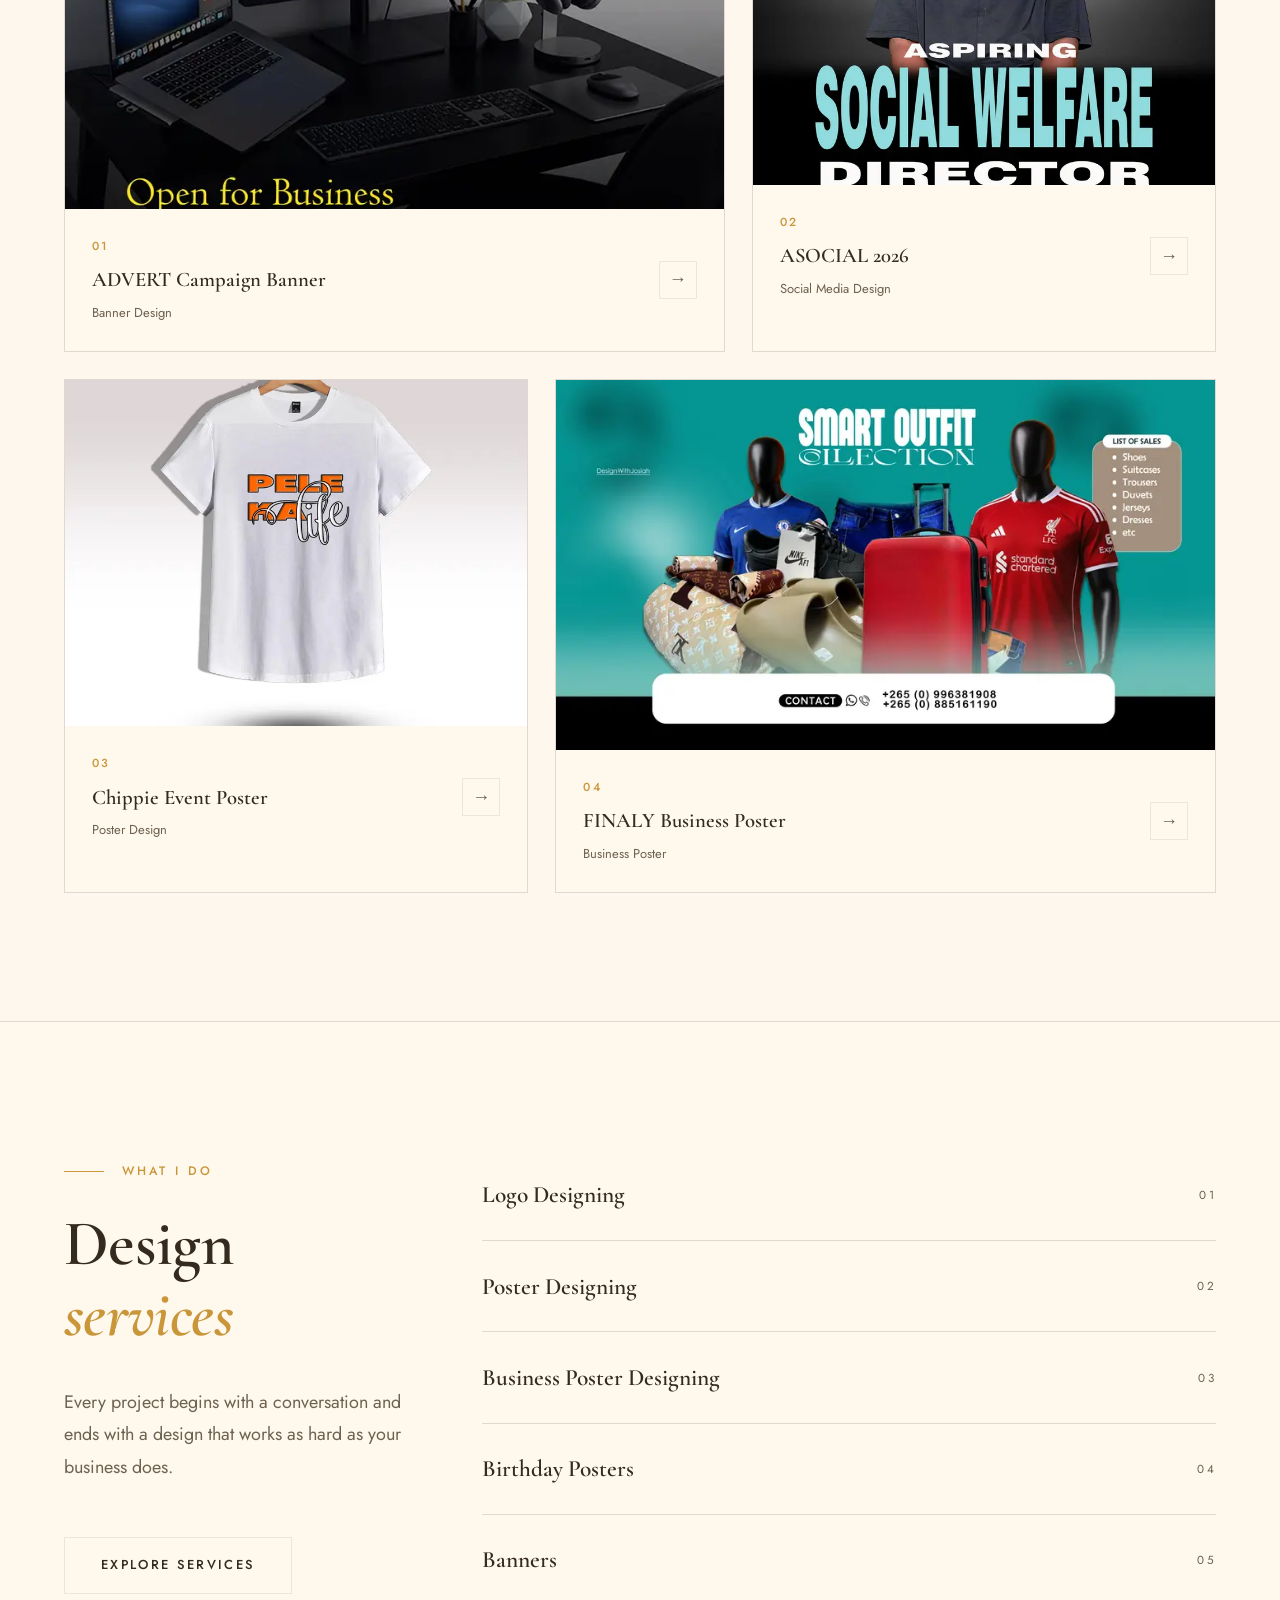
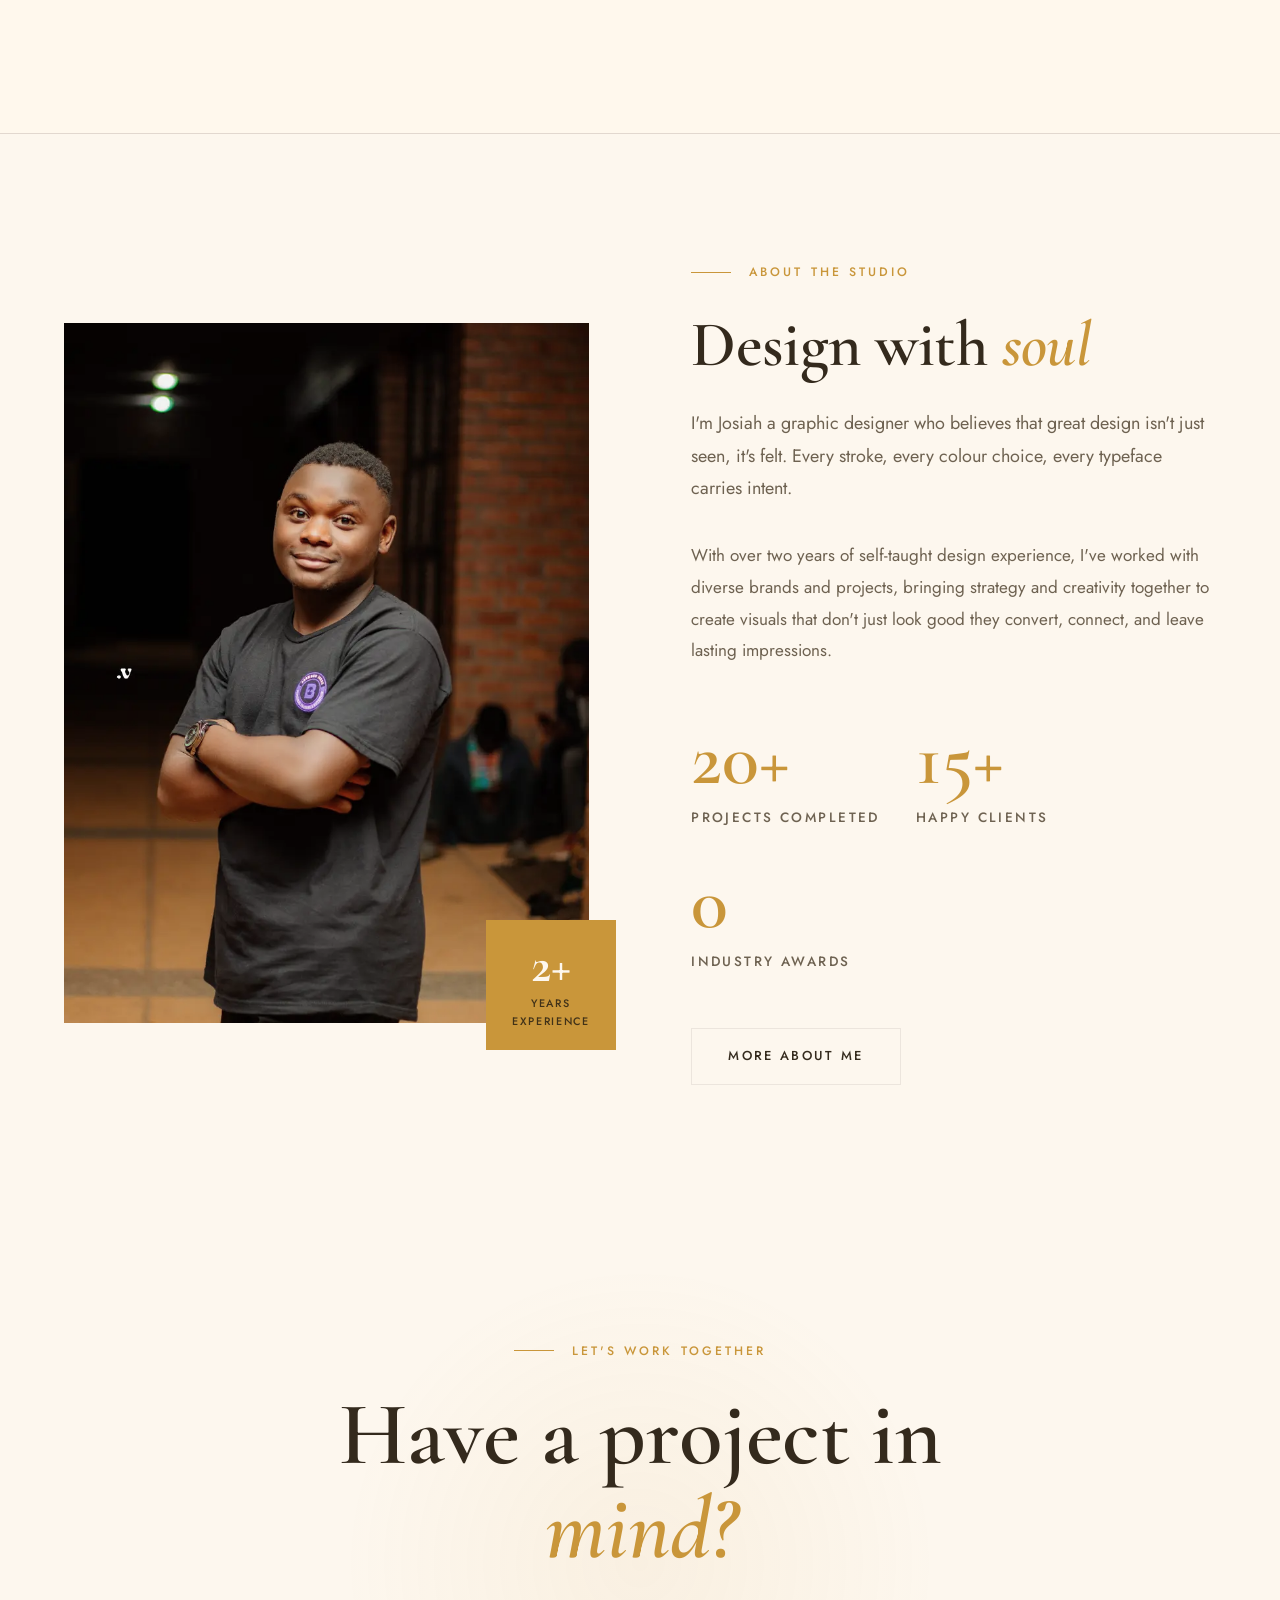
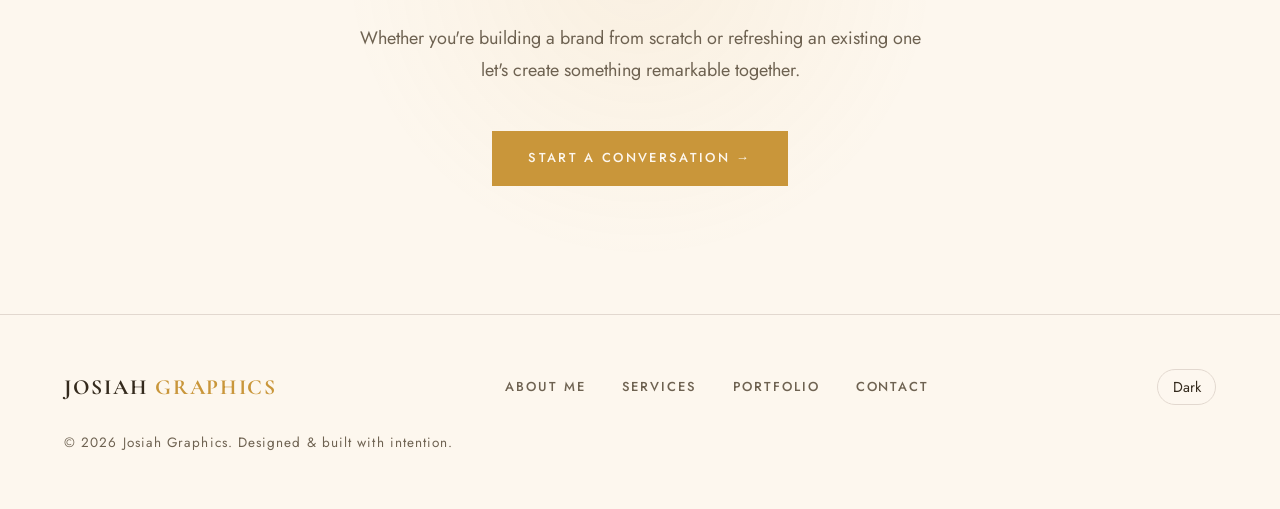
==== commit 2057d7d1: "message" ====
--- a/index.html
+++ b/index.html
@@ -396,7 +396,7 @@
       <a href="index.html" class="nav-logo">Josiah <span>Graphics</span></a>
       <div class="nav-links">
         <a href="index.html">Home</a>
-        <a href="about.html">About</a>
+        <a href="about.html">About Me</a>
         <a href="services.html">Services</a>
         <a href="portfolio.html">Portfolio</a>
         <a href="contact.html" class="nav-cta">Get in Touch</a>
@@ -410,7 +410,7 @@
   <!-- Mobile Nav -->
   <div class="mobile-nav">
     <a href="index.html">Home</a>
-    <a href="about.html">About</a>
+    <a href="about.html">About Me</a>
     <a href="services.html">Services</a>
     <a href="portfolio.html">Portfolio</a>
     <a href="contact.html">Contact</a>
@@ -634,11 +634,12 @@
     <div class="footer-inner">
       <a href="index.html" class="footer-logo">Josiah <span>Graphics</span></a>
       <div class="footer-links">
-        <a href="about.html">About</a>
+        <a href="about.html">About Me</a>
         <a href="services.html">Services</a>
         <a href="portfolio.html">Portfolio</a>
         <a href="contact.html">Contact</a>
       </div>
+      <button id="theme-toggle-footer" class="theme-toggle" aria-label="Switch theme">Dark</button>
       <p class="footer-copy">© 2026 Josiah Graphics. Designed &amp; built with intention.</p>
     </div>
   </footer>
--- a/assets/css/style.css
+++ b/assets/css/style.css
@@ -30,6 +30,71 @@
   --trans:        0.4s var(--ease-out);
 }
 
+body.theme-light {
+  --bg:           #FDF7EE;
+  --surface:      #FFF8ED;
+  --surface-2:    #F5EBDC;
+  --accent:       #C9963A;
+  --accent-light: #E2B865;
+  --accent-dim:   rgba(201,150,58,0.12);
+  --text:         #342A1D;
+  --text-muted:   #6E6251;
+  --text-faint:   #9B8E7B;
+  --border:       #E2D8CF;
+  --border-light: #ECE5DD;
+}
+
+#theme-toggle-mobile {
+  display: none;
+}
+
+.theme-toggle {
+  display: inline-flex;
+  align-items: center;
+  justify-content: center;
+  gap: 0.4rem;
+  padding: 0.4rem 0.8rem;
+  border-radius: 999px;
+  border: 1px solid var(--border);
+  font-size: 0.8rem;
+  color: var(--text);
+  background: rgba(255, 255, 255, 0.08);
+  transition: background var(--trans), border-color var(--trans), color var(--trans), transform var(--trans);
+}
+
+.theme-toggle:hover {
+  background: rgba(255, 255, 255, 0.18);
+  transform: translateY(-1px);
+}
+
+.theme-toggle:focus-visible {
+  outline: 2px solid var(--accent);
+  outline-offset: 2px;
+}
+
+.theme-toggle {
+  transition: box-shadow var(--trans), transform var(--trans);
+}
+
+.theme-toggle:active {
+  transform: translateY(0px) scale(0.98);
+}
+
+@media (max-width: 768px) {
+  .theme-toggle {
+    font-size: 0.72rem;
+    padding: 0.36rem 0.7rem;
+  }
+
+  #theme-toggle {
+    display: none;
+  }
+
+  #theme-toggle-mobile {
+    display: inline-flex;
+  }
+}
+
 /* ─── Reset & Base ──────────────────────────────────────── */
 *, *::before, *::after { box-sizing: border-box; margin: 0; padding: 0; }
 
@@ -47,6 +112,7 @@
   line-height: 1.7;
   overflow-x: hidden;
   -webkit-font-smoothing: antialiased;
+  transition: background var(--trans), color var(--trans), border-color var(--trans);
 }
 
 img { display: block; max-width: 100%; object-fit: cover; }
